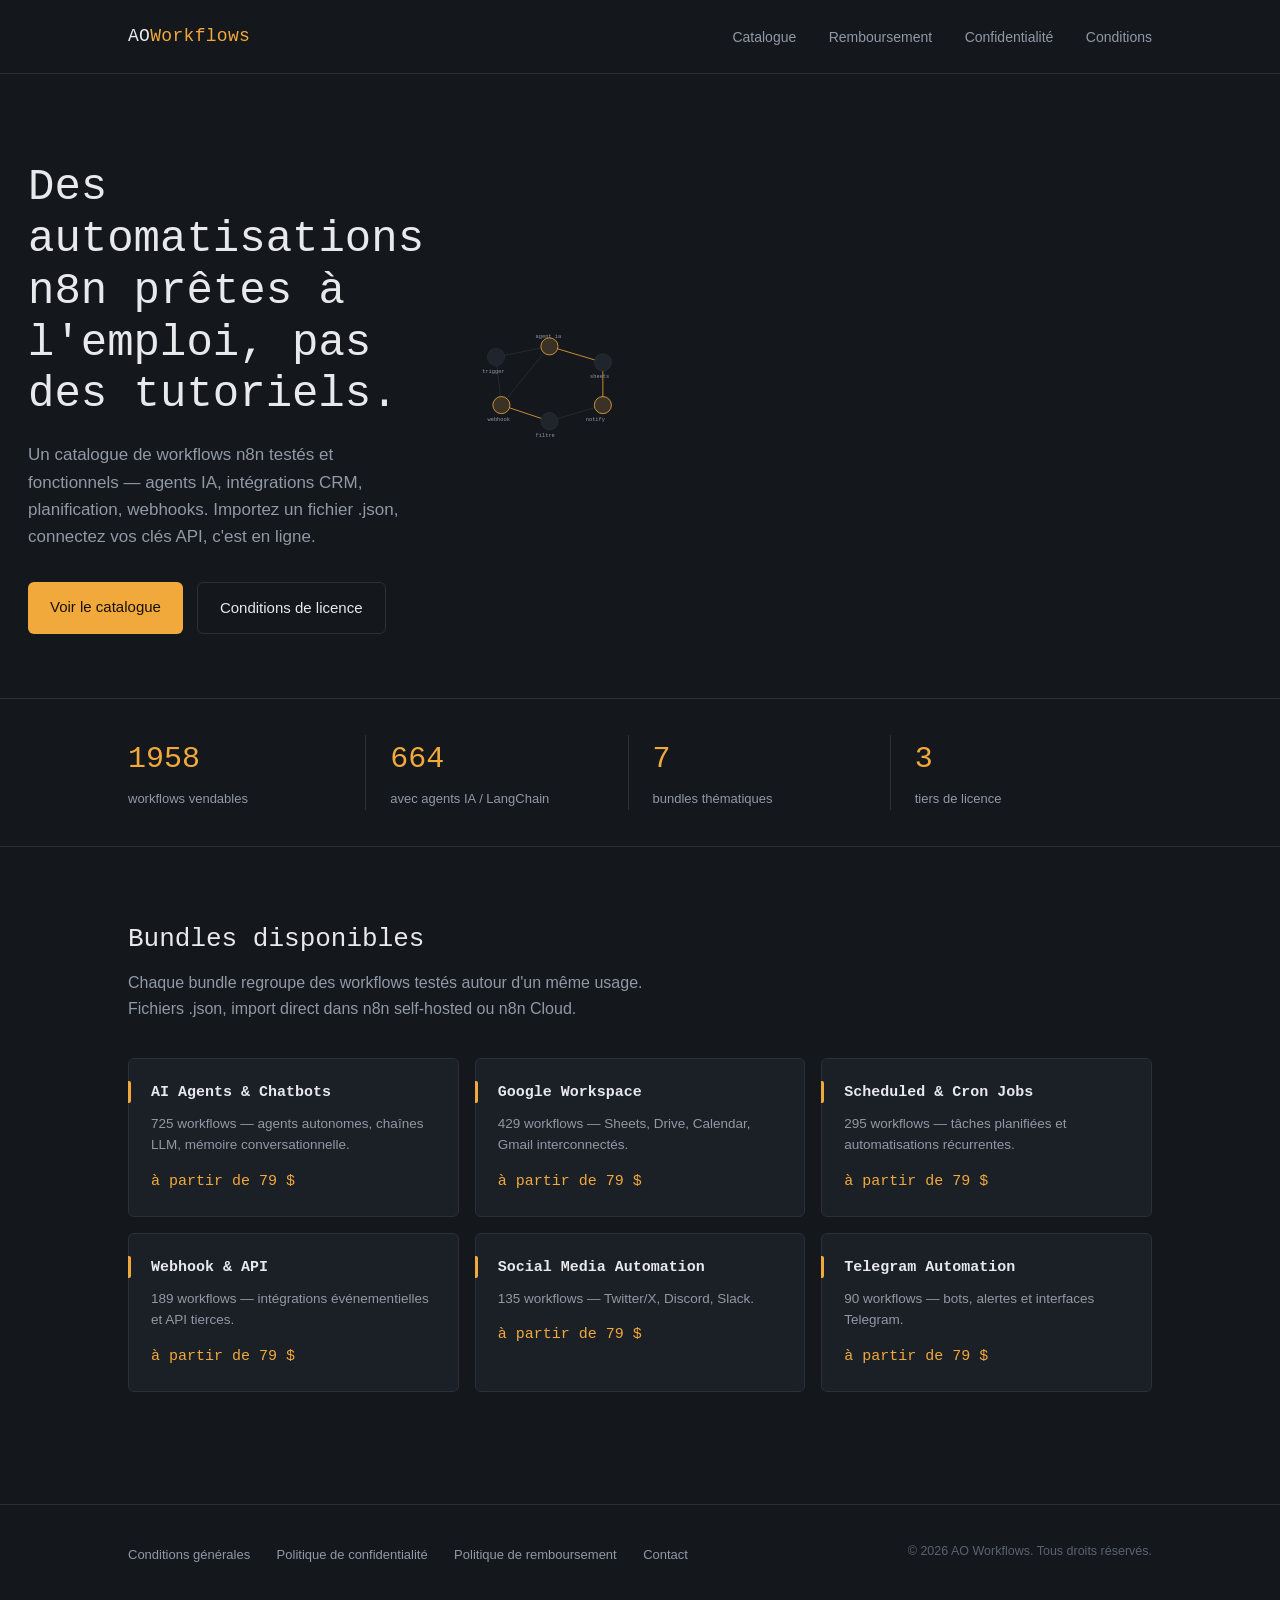
==== index.html @ 7f3d4aaa "Add files via upload" ====
<!DOCTYPE html>
<html lang="fr">
<head>
<meta charset="UTF-8">
<meta name="viewport" content="width=device-width, initial-scale=1.0">
<title>AO Workflows — Automatisations n8n prêtes à l'emploi</title>
<style>
  :root{
    --bg:#14171C;
    --panel:#1B1F26;
    --panel-2:#20242C;
    --line:#2A2F38;
    --text:#E7E9EC;
    --muted:#9199A6;
    --accent:#F2A93B;
    --accent-dim:#3A3226;
  }
  *{box-sizing:border-box;margin:0;padding:0;}
  body{
    background:var(--bg);
    color:var(--text);
    font-family:'IBM Plex Sans',-apple-system,Segoe UI,Roboto,sans-serif;
    line-height:1.6;
  }
  @font-face{font-family:'IBM Plex Sans';src:local('Segoe UI');}
  h1,h2,h3,.mono{font-family:'IBM Plex Mono','SFMono-Regular',Consolas,monospace;}
  a{color:inherit;text-decoration:none;}
  .wrap{max-width:1080px;margin:0 auto;padding:0 28px;}

  header{
    border-bottom:1px solid var(--line);
    padding:22px 0;
  }
  header .wrap{display:flex;align-items:center;justify-content:space-between;}
  .brand{font-family:'IBM Plex Mono',monospace;font-size:18px;letter-spacing:0.3px;}
  .brand span{color:var(--accent);}
  nav a{color:var(--muted);margin-left:28px;font-size:14px;transition:color .15s;}
  nav a:hover{color:var(--text);}

  .hero{
    padding:88px 0 64px;
    display:grid;
    grid-template-columns:1.1fr 0.9fr;
    gap:40px;
    align-items:center;
  }
  .hero h1{
    font-size:44px;
    line-height:1.18;
    font-weight:500;
    max-width:520px;
  }
  .hero p.lead{
    margin-top:20px;
    color:var(--muted);
    font-size:17px;
    max-width:460px;
  }
  .cta-row{margin-top:32px;display:flex;gap:14px;flex-wrap:wrap;}
  .btn{
    display:inline-block;
    padding:13px 22px;
    border-radius:6px;
    font-size:15px;
    font-weight:500;
  }
  .btn-primary{background:var(--accent);color:#171207;}
  .btn-ghost{border:1px solid var(--line);color:var(--text);}
  .btn-primary:hover{filter:brightness(1.08);}
  .btn-ghost:hover{border-color:var(--muted);}

  .graph{width:100%;height:auto;}
  .graph circle{fill:var(--panel-2);stroke:var(--line);stroke-width:1.5;}
  .graph circle.active{fill:var(--accent-dim);stroke:var(--accent);}
  .graph line{stroke:var(--line);stroke-width:1.5;}
  .graph line.on{stroke:var(--accent);}
  .graph text{fill:var(--muted);font-family:'IBM Plex Mono',monospace;font-size:10px;}

  .stats{
    border-top:1px solid var(--line);
    border-bottom:1px solid var(--line);
    padding:36px 0;
  }
  .stats .wrap{display:flex;gap:0;flex-wrap:wrap;}
  .stat{flex:1;min-width:140px;padding:0 24px;border-left:1px solid var(--line);}
  .stat:first-child{border-left:none;padding-left:0;}
  .stat .num{font-family:'IBM Plex Mono',monospace;font-size:30px;color:var(--accent);}
  .stat .label{color:var(--muted);font-size:13px;margin-top:6px;}

  section.catalog{padding:72px 0;}
  section.catalog h2{font-size:26px;font-weight:500;margin-bottom:10px;}
  section.catalog p.sub{color:var(--muted);max-width:520px;margin-bottom:36px;}

  .grid{display:grid;grid-template-columns:repeat(3,1fr);gap:16px;}
  .card{
    background:var(--panel);
    border:1px solid var(--line);
    border-radius:6px;
    padding:22px;
    position:relative;
  }
  .card::before{
    content:"";
    position:absolute;top:22px;left:-1px;
    width:3px;height:22px;
    background:var(--accent);
    border-radius:0 2px 2px 0;
  }
  .card h3{font-size:15px;font-weight:600;margin-bottom:8px;}
  .card p{color:var(--muted);font-size:13.5px;margin-bottom:14px;}
  .card .price{font-family:'IBM Plex Mono',monospace;color:var(--accent);font-size:15px;}

  footer{border-top:1px solid var(--line);padding:36px 0;margin-top:40px;}
  footer .wrap{display:flex;justify-content:space-between;flex-wrap:wrap;gap:16px;}
  footer .legal a{color:var(--muted);font-size:13px;margin-right:22px;}
  footer .legal a:hover{color:var(--text);}
  footer .copy{color:#5B6370;font-size:12.5px;}

  @media (max-width:760px){
    .hero{grid-template-columns:1fr;}
    .grid{grid-template-columns:1fr;}
    .stats .wrap{flex-direction:column;}
    .stat{border-left:none;border-top:1px solid var(--line);padding:16px 0;}
    .stat:first-child{border-top:none;}
  }
</style>
</head>
<body>

<header>
  <div class="wrap">
    <div class="brand">AO<span>Workflows</span></div>
    <nav>
      <a href="index.html#catalogue">Catalogue</a>
      <a href="refund.html">Remboursement</a>
      <a href="privacy.html">Confidentialité</a>
      <a href="terms.html">Conditions</a>
    </nav>
  </div>
</header>

<section class="hero">
  <div class="wrap" style="display:grid;grid-template-columns:1.1fr 0.9fr;gap:40px;align-items:center;">
    <div>
      <h1>Des automatisations n8n prêtes à l'emploi, pas des tutoriels.</h1>
      <p class="lead">Un catalogue de workflows n8n testés et fonctionnels — agents IA, intégrations CRM, planification, webhooks. Importez un fichier .json, connectez vos clés API, c'est en ligne.</p>
      <div class="cta-row">
        <a href="#catalogue" class="btn btn-primary">Voir le catalogue</a>
        <a href="terms.html" class="btn btn-ghost">Conditions de licence</a>
      </div>
    </div>
    <div>
      <svg class="graph" viewBox="0 0 320 260" xmlns="http://www.w3.org/2000/svg">
        <line x1="60" y1="60" x2="160" y2="40" />
        <line x1="160" y1="40" x2="260" y2="70" class="on" />
        <line x1="60" y1="60" x2="70" y2="150" />
        <line x1="70" y1="150" x2="160" y2="180" class="on" />
        <line x1="160" y1="180" x2="260" y2="150" />
        <line x1="160" y1="40" x2="70" y2="150" />
        <line x1="260" y1="70" x2="260" y2="150" class="on" />
        <circle cx="60" cy="60" r="16"/>
        <circle cx="160" cy="40" r="16" class="active"/>
        <circle cx="260" cy="70" r="16"/>
        <circle cx="70" cy="150" r="16" class="active"/>
        <circle cx="160" cy="180" r="16"/>
        <circle cx="260" cy="150" r="16" class="active"/>
        <text x="34" y="90">trigger</text>
        <text x="134" y="24">agent ia</text>
        <text x="236" y="100">sheets</text>
        <text x="44" y="180">webhook</text>
        <text x="134" y="210">filtre</text>
        <text x="228" y="180">notify</text>
      </svg>
    </div>
  </div>
</section>

<section class="stats">
  <div class="wrap">
    <div class="stat"><div class="num">1958</div><div class="label">workflows vendables</div></div>
    <div class="stat"><div class="num">664</div><div class="label">avec agents IA / LangChain</div></div>
    <div class="stat"><div class="num">7</div><div class="label">bundles thématiques</div></div>
    <div class="stat"><div class="num">3</div><div class="label">tiers de licence</div></div>
  </div>
</section>

<section class="catalog" id="catalogue">
  <div class="wrap">
    <h2>Bundles disponibles</h2>
    <p class="sub">Chaque bundle regroupe des workflows testés autour d'un même usage. Fichiers .json, import direct dans n8n self-hosted ou n8n Cloud.</p>
    <div class="grid">
      <div class="card">
        <h3>AI Agents &amp; Chatbots</h3>
        <p>725 workflows — agents autonomes, chaînes LLM, mémoire conversationnelle.</p>
        <div class="price">à partir de 79 $</div>
      </div>
      <div class="card">
        <h3>Google Workspace</h3>
        <p>429 workflows — Sheets, Drive, Calendar, Gmail interconnectés.</p>
        <div class="price">à partir de 79 $</div>
      </div>
      <div class="card">
        <h3>Scheduled &amp; Cron Jobs</h3>
        <p>295 workflows — tâches planifiées et automatisations récurrentes.</p>
        <div class="price">à partir de 79 $</div>
      </div>
      <div class="card">
        <h3>Webhook &amp; API</h3>
        <p>189 workflows — intégrations événementielles et API tierces.</p>
        <div class="price">à partir de 79 $</div>
      </div>
      <div class="card">
        <h3>Social Media Automation</h3>
        <p>135 workflows — Twitter/X, Discord, Slack.</p>
        <div class="price">à partir de 79 $</div>
      </div>
      <div class="card">
        <h3>Telegram Automation</h3>
        <p>90 workflows — bots, alertes et interfaces Telegram.</p>
        <div class="price">à partir de 79 $</div>
      </div>
    </div>
  </div>
</section>

<footer>
  <div class="wrap">
    <div class="legal">
      <a href="terms.html">Conditions générales</a>
      <a href="privacy.html">Politique de confidentialité</a>
      <a href="refund.html">Politique de remboursement</a>
      <a href="mailto:contact@aoworkflows.com">Contact</a>
    </div>
    <div class="copy">© 2026 AO Workflows. Tous droits réservés.</div>
  </div>
</footer>

</body>
</html>
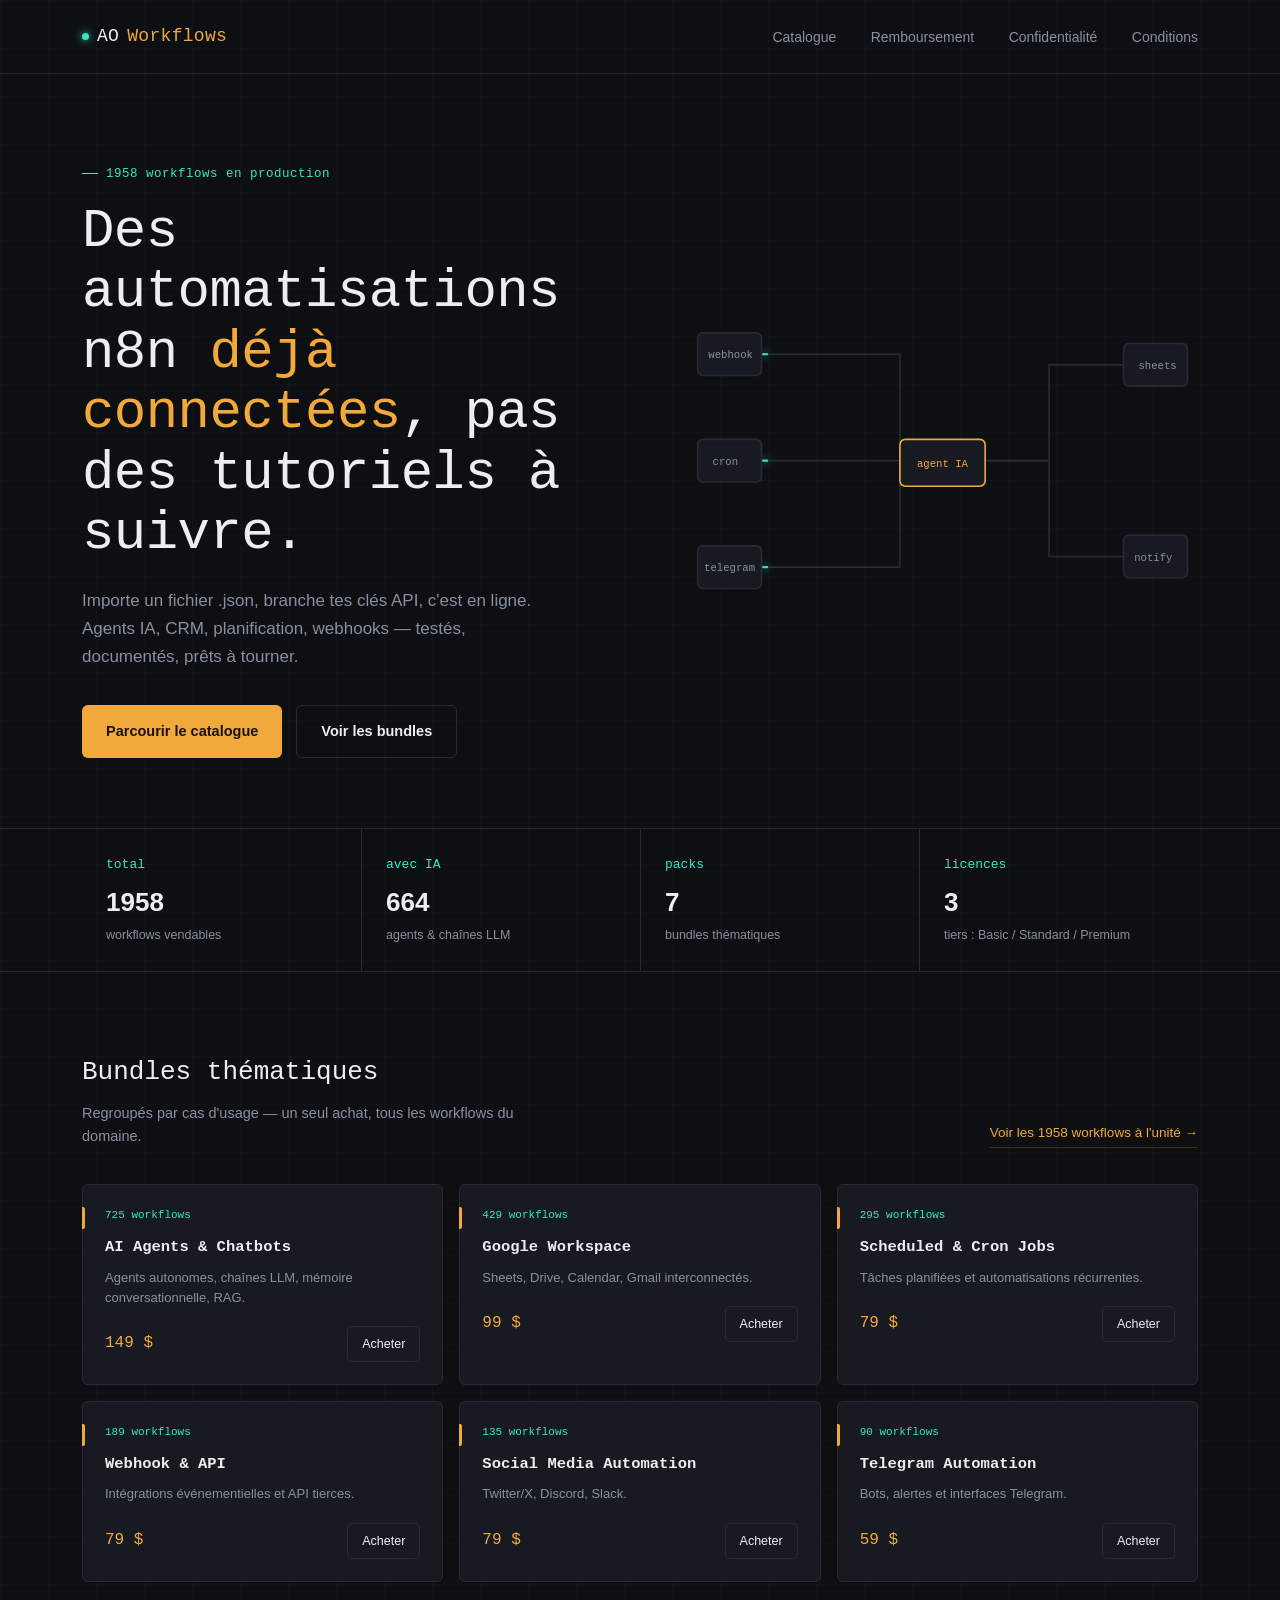
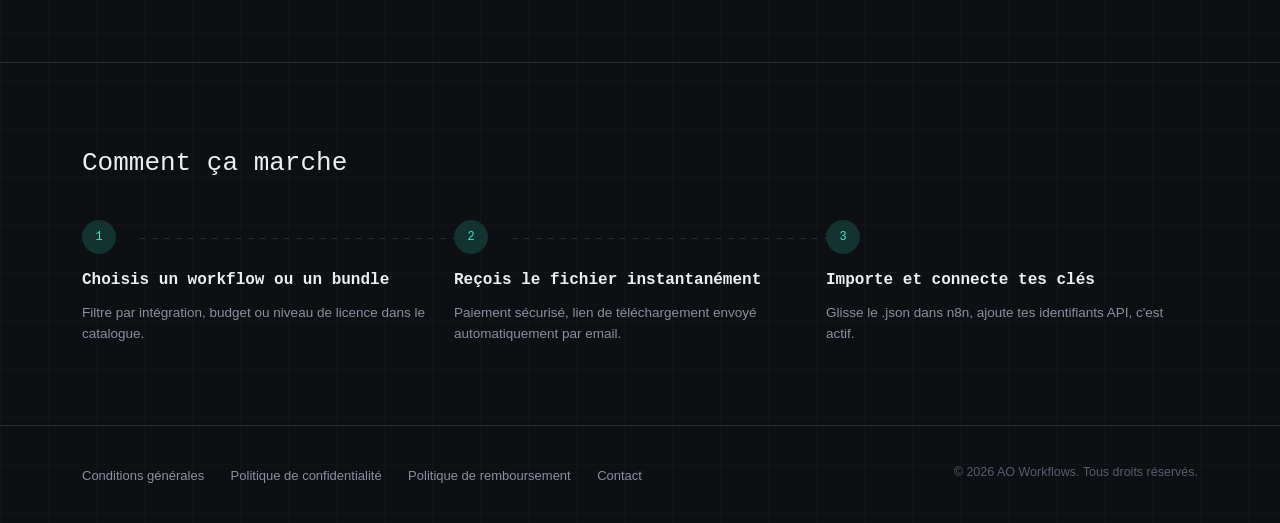
==== commit c94d3847: "Remplacer index.html par la version améliorée avec design animé et SVG diagram" ====
--- a/index.html
+++ b/index.html
@@ -6,122 +6,118 @@
 <title>AO Workflows — Automatisations n8n prêtes à l'emploi</title>
 <style>
   :root{
-    --bg:#14171C;
-    --panel:#1B1F26;
-    --panel-2:#20242C;
-    --line:#2A2F38;
-    --text:#E7E9EC;
-    --muted:#9199A6;
-    --accent:#F2A93B;
-    --accent-dim:#3A3226;
+    --bg:#0D0F13; --panel:#171A21; --panel-2:#1D212A; --line:#262B35;
+    --text:#ECEEF1; --muted:#8890A0; --dim:#565D6B;
+    --accent:#F2A93B; --accent-dim:#3A2E18;
+    --pulse:#37E6C4; --pulse-dim:#123330;
   }
   *{box-sizing:border-box;margin:0;padding:0;}
   body{
-    background:var(--bg);
-    color:var(--text);
+    background:var(--bg);color:var(--text);
     font-family:'IBM Plex Sans',-apple-system,Segoe UI,Roboto,sans-serif;
     line-height:1.6;
-  }
-  @font-face{font-family:'IBM Plex Sans';src:local('Segoe UI');}
+    background-image:
+      linear-gradient(rgba(255,255,255,.015) 1px, transparent 1px),
+      linear-gradient(90deg, rgba(255,255,255,.015) 1px, transparent 1px);
+    background-size:48px 48px;
+  }
   h1,h2,h3,.mono{font-family:'IBM Plex Mono','SFMono-Regular',Consolas,monospace;}
   a{color:inherit;text-decoration:none;}
-  .wrap{max-width:1080px;margin:0 auto;padding:0 28px;}
-
-  header{
-    border-bottom:1px solid var(--line);
-    padding:22px 0;
-  }
+  .wrap{max-width:1180px;margin:0 auto;padding:0 32px;}
+
+  header{border-bottom:1px solid var(--line);padding:22px 0;position:relative;z-index:5;}
   header .wrap{display:flex;align-items:center;justify-content:space-between;}
-  .brand{font-family:'IBM Plex Mono',monospace;font-size:18px;letter-spacing:0.3px;}
+  .brand{font-family:'IBM Plex Mono',monospace;font-size:18px;letter-spacing:.3px;display:flex;align-items:center;gap:8px;}
+  .brand .dot{width:7px;height:7px;border-radius:50%;background:var(--pulse);box-shadow:0 0 8px var(--pulse);animation:blink 2s ease-in-out infinite;}
   .brand span{color:var(--accent);}
-  nav a{color:var(--muted);margin-left:28px;font-size:14px;transition:color .15s;}
+  @keyframes blink{0%,100%{opacity:1;}50%{opacity:.3;}}
+  nav a{color:var(--muted);margin-left:30px;font-size:14px;transition:color .15s;}
   nav a:hover{color:var(--text);}
 
-  .hero{
-    padding:88px 0 64px;
-    display:grid;
-    grid-template-columns:1.1fr 0.9fr;
-    gap:40px;
-    align-items:center;
-  }
+  /* ---------- HERO ---------- */
+  .hero{padding:90px 0 70px;position:relative;overflow:hidden;}
+  .hero-grid{display:grid;grid-template-columns:1.05fr .95fr;gap:40px;align-items:center;}
+  .kicker{font-family:'IBM Plex Mono',monospace;font-size:12.5px;color:var(--pulse);letter-spacing:.04em;margin-bottom:18px;display:flex;align-items:center;gap:8px;}
+  .kicker::before{content:"";width:16px;height:1px;background:var(--pulse);}
   .hero h1{
-    font-size:44px;
-    line-height:1.18;
-    font-weight:500;
-    max-width:520px;
-  }
-  .hero p.lead{
-    margin-top:20px;
-    color:var(--muted);
-    font-size:17px;
-    max-width:460px;
-  }
-  .cta-row{margin-top:32px;display:flex;gap:14px;flex-wrap:wrap;}
-  .btn{
-    display:inline-block;
-    padding:13px 22px;
-    border-radius:6px;
-    font-size:15px;
-    font-weight:500;
-  }
+    font-size:clamp(34px,4.4vw,54px);line-height:1.12;font-weight:500;letter-spacing:-.01em;max-width:600px;
+  }
+  .hero h1 .hl{color:var(--accent);}
+  .hero p.lead{margin-top:22px;color:var(--muted);font-size:17px;max-width:460px;line-height:1.65;}
+  .cta-row{margin-top:34px;display:flex;gap:14px;flex-wrap:wrap;}
+  .btn{display:inline-flex;align-items:center;gap:8px;padding:14px 24px;border-radius:6px;font-size:14.5px;font-weight:600;}
   .btn-primary{background:var(--accent);color:#171207;}
+  .btn-primary:hover{filter:brightness(1.08);}
   .btn-ghost{border:1px solid var(--line);color:var(--text);}
-  .btn-primary:hover{filter:brightness(1.08);}
-  .btn-ghost:hover{border-color:var(--muted);}
-
-  .graph{width:100%;height:auto;}
-  .graph circle{fill:var(--panel-2);stroke:var(--line);stroke-width:1.5;}
-  .graph circle.active{fill:var(--accent-dim);stroke:var(--accent);}
-  .graph line{stroke:var(--line);stroke-width:1.5;}
-  .graph line.on{stroke:var(--accent);}
-  .graph text{fill:var(--muted);font-family:'IBM Plex Mono',monospace;font-size:10px;}
-
-  .stats{
-    border-top:1px solid var(--line);
-    border-bottom:1px solid var(--line);
-    padding:36px 0;
-  }
-  .stats .wrap{display:flex;gap:0;flex-wrap:wrap;}
-  .stat{flex:1;min-width:140px;padding:0 24px;border-left:1px solid var(--line);}
-  .stat:first-child{border-left:none;padding-left:0;}
-  .stat .num{font-family:'IBM Plex Mono',monospace;font-size:30px;color:var(--accent);}
-  .stat .label{color:var(--muted);font-size:13px;margin-top:6px;}
-
-  section.catalog{padding:72px 0;}
-  section.catalog h2{font-size:26px;font-weight:500;margin-bottom:10px;}
-  section.catalog p.sub{color:var(--muted);max-width:520px;margin-bottom:36px;}
-
-  .grid{display:grid;grid-template-columns:repeat(3,1fr);gap:16px;}
-  .card{
-    background:var(--panel);
-    border:1px solid var(--line);
-    border-radius:6px;
-    padding:22px;
-    position:relative;
-  }
-  .card::before{
-    content:"";
-    position:absolute;top:22px;left:-1px;
-    width:3px;height:22px;
-    background:var(--accent);
-    border-radius:0 2px 2px 0;
-  }
-  .card h3{font-size:15px;font-weight:600;margin-bottom:8px;}
-  .card p{color:var(--muted);font-size:13.5px;margin-bottom:14px;}
-  .card .price{font-family:'IBM Plex Mono',monospace;color:var(--accent);font-size:15px;}
-
-  footer{border-top:1px solid var(--line);padding:36px 0;margin-top:40px;}
+  .btn-ghost:hover{border-color:var(--dim);}
+
+  .diagram-wrap{position:relative;}
+  .diagram-wrap svg{width:100%;height:auto;display:block;}
+  .flow-line{stroke:var(--line);stroke-width:1.5;fill:none;}
+  .flow-pulse{stroke:var(--pulse);stroke-width:2;fill:none;stroke-dasharray:6 340;stroke-dashoffset:0;animation:flow 3.2s linear infinite;filter:drop-shadow(0 0 4px var(--pulse));}
+  .flow-pulse.delay1{animation-delay:.7s;}
+  .flow-pulse.delay2{animation-delay:1.5s;}
+  .flow-pulse.delay3{animation-delay:2.2s;}
+  @keyframes flow{to{stroke-dashoffset:-346;}}
+  .node-box{fill:var(--panel);stroke:var(--line);stroke-width:1.5;}
+  .node-box.active{stroke:var(--accent);}
+  .node-label{font-family:'IBM Plex Mono',monospace;font-size:10px;fill:var(--muted);}
+  .node-label.on{fill:var(--accent);}
+
+  /* ---------- STATS STRIP ---------- */
+  .stats{border-top:1px solid var(--line);border-bottom:1px solid var(--line);}
+  .stats .wrap{display:grid;grid-template-columns:repeat(4,1fr);}
+  .stat{padding:26px 24px;border-left:1px solid var(--line);}
+  .stat:first-child{border-left:none;}
+  .stat .n{font-family:'IBM Plex Mono',monospace;font-size:13px;color:var(--pulse);margin-bottom:6px;}
+  .stat .v{font-size:26px;font-weight:600;}
+  .stat .l{color:var(--muted);font-size:12.5px;margin-top:2px;}
+
+  /* ---------- CATALOG SECTION ---------- */
+  section.catalog{padding:80px 0;}
+  .sec-head{display:flex;justify-content:space-between;align-items:flex-end;margin-bottom:36px;gap:24px;flex-wrap:wrap;}
+  .sec-head h2{font-size:26px;font-weight:500;}
+  .sec-head p{color:var(--muted);font-size:14.5px;max-width:440px;margin-top:8px;}
+  .sec-head .see-all{font-size:13.5px;color:var(--accent);white-space:nowrap;padding-bottom:4px;border-bottom:1px solid var(--accent-dim);}
+  .sec-head .see-all:hover{border-color:var(--accent);}
+
+  .grid-bundles{display:grid;grid-template-columns:repeat(3,1fr);gap:16px;}
+  .card{background:var(--panel);border:1px solid var(--line);border-radius:6px;padding:22px;position:relative;transition:border-color .15s;}
+  .card:hover{border-color:var(--dim);}
+  .card::before{content:"";position:absolute;top:22px;left:-1px;width:3px;height:22px;background:var(--accent);border-radius:0 2px 2px 0;}
+  .card .count{font-family:'IBM Plex Mono',monospace;font-size:11px;color:var(--pulse);margin-bottom:10px;}
+  .card h3{font-size:15.5px;font-weight:600;margin-bottom:8px;}
+  .card p{color:var(--muted);font-size:13px;margin-bottom:18px;line-height:1.55;}
+  .card .foot{display:flex;justify-content:space-between;align-items:center;}
+  .card .price{font-family:'IBM Plex Mono',monospace;color:var(--accent);font-size:16px;}
+  .card .buy{font-size:12.5px;color:var(--text);border:1px solid var(--line);padding:7px 14px;border-radius:5px;}
+  .card .buy:hover{border-color:var(--accent);color:var(--accent);}
+
+  /* ---------- HOW IT WORKS ---------- */
+  section.how{padding:80px 0;border-top:1px solid var(--line);}
+  .how-grid{display:grid;grid-template-columns:repeat(3,1fr);gap:0;position:relative;}
+  .how-step{padding:0 28px 0 0;position:relative;}
+  .how-step:not(:last-child)::after{
+    content:"";position:absolute;top:18px;right:-2px;width:calc(100% - 56px);height:1px;
+    background:repeating-linear-gradient(90deg, var(--line) 0 6px, transparent 6px 12px);
+  }
+  .how-step .num{font-family:'IBM Plex Mono',monospace;font-size:12px;color:var(--pulse);border:1px solid var(--pulse-dim);background:var(--pulse-dim);width:34px;height:34px;border-radius:50%;display:flex;align-items:center;justify-content:center;margin-bottom:14px;}
+  .how-step h3{font-size:16px;font-weight:600;margin-bottom:8px;}
+  .how-step p{color:var(--muted);font-size:13.5px;line-height:1.6;}
+
+  footer{border-top:1px solid var(--line);padding:36px 0;}
   footer .wrap{display:flex;justify-content:space-between;flex-wrap:wrap;gap:16px;}
   footer .legal a{color:var(--muted);font-size:13px;margin-right:22px;}
   footer .legal a:hover{color:var(--text);}
-  footer .copy{color:#5B6370;font-size:12.5px;}
-
-  @media (max-width:760px){
-    .hero{grid-template-columns:1fr;}
-    .grid{grid-template-columns:1fr;}
-    .stats .wrap{flex-direction:column;}
-    .stat{border-left:none;border-top:1px solid var(--line);padding:16px 0;}
-    .stat:first-child{border-top:none;}
+  footer .copy{color:var(--dim);font-size:12.5px;}
+
+  @media (max-width:860px){
+    .hero-grid{grid-template-columns:1fr;}
+    .stats .wrap{grid-template-columns:repeat(2,1fr);}
+    .stat:nth-child(3){border-left:none;}
+    .grid-bundles{grid-template-columns:1fr;}
+    .how-grid{grid-template-columns:1fr;gap:32px;}
+    .how-step:not(:last-child)::after{display:none;}
   }
 </style>
 </head>
@@ -129,9 +125,9 @@
 
 <header>
   <div class="wrap">
-    <div class="brand">AO<span>Workflows</span></div>
+    <div class="brand"><span class="dot"></span>AO<span>Workflows</span></div>
     <nav>
-      <a href="index.html#catalogue">Catalogue</a>
+      <a href="catalogue.html">Catalogue</a>
       <a href="refund.html">Remboursement</a>
       <a href="privacy.html">Confidentialité</a>
       <a href="terms.html">Conditions</a>
@@ -140,36 +136,43 @@
 </header>
 
 <section class="hero">
-  <div class="wrap" style="display:grid;grid-template-columns:1.1fr 0.9fr;gap:40px;align-items:center;">
+  <div class="wrap hero-grid">
     <div>
-      <h1>Des automatisations n8n prêtes à l'emploi, pas des tutoriels.</h1>
-      <p class="lead">Un catalogue de workflows n8n testés et fonctionnels — agents IA, intégrations CRM, planification, webhooks. Importez un fichier .json, connectez vos clés API, c'est en ligne.</p>
+      <div class="kicker">1958 workflows en production</div>
+      <h1>Des automatisations n8n <span class="hl">déjà connectées</span>, pas des tutoriels à suivre.</h1>
+      <p class="lead">Importe un fichier .json, branche tes clés API, c'est en ligne. Agents IA, CRM, planification, webhooks — testés, documentés, prêts à tourner.</p>
       <div class="cta-row">
-        <a href="#catalogue" class="btn btn-primary">Voir le catalogue</a>
-        <a href="terms.html" class="btn btn-ghost">Conditions de licence</a>
-      </div>
-    </div>
-    <div>
-      <svg class="graph" viewBox="0 0 320 260" xmlns="http://www.w3.org/2000/svg">
-        <line x1="60" y1="60" x2="160" y2="40" />
-        <line x1="160" y1="40" x2="260" y2="70" class="on" />
-        <line x1="60" y1="60" x2="70" y2="150" />
-        <line x1="70" y1="150" x2="160" y2="180" class="on" />
-        <line x1="160" y1="180" x2="260" y2="150" />
-        <line x1="160" y1="40" x2="70" y2="150" />
-        <line x1="260" y1="70" x2="260" y2="150" class="on" />
-        <circle cx="60" cy="60" r="16"/>
-        <circle cx="160" cy="40" r="16" class="active"/>
-        <circle cx="260" cy="70" r="16"/>
-        <circle cx="70" cy="150" r="16" class="active"/>
-        <circle cx="160" cy="180" r="16"/>
-        <circle cx="260" cy="150" r="16" class="active"/>
-        <text x="34" y="90">trigger</text>
-        <text x="134" y="24">agent ia</text>
-        <text x="236" y="100">sheets</text>
-        <text x="44" y="180">webhook</text>
-        <text x="134" y="210">filtre</text>
-        <text x="228" y="180">notify</text>
+        <a href="catalogue.html" class="btn btn-primary">Parcourir le catalogue</a>
+        <a href="#bundles" class="btn btn-ghost">Voir les bundles</a>
+      </div>
+    </div>
+    <div class="diagram-wrap">
+      <svg viewBox="0 0 480 360" xmlns="http://www.w3.org/2000/svg">
+        <path class="flow-line" d="M70,80 L200,80 L200,180"/>
+        <path class="flow-pulse" d="M70,80 L200,80 L200,180"/>
+        <path class="flow-line" d="M70,180 L140,180 L200,180"/>
+        <path class="flow-pulse delay1" d="M70,180 L140,180 L200,180"/>
+        <path class="flow-line" d="M70,280 L200,280 L200,180"/>
+        <path class="flow-pulse delay2" d="M70,280 L200,280 L200,180"/>
+        <path class="flow-line" d="M240,180 L340,180 L340,90 L410,90"/>
+        <path class="flow-pulse delay1" d="M240,180 L340,180 L340,90 L410,90"/>
+        <path class="flow-line" d="M240,180 L340,180 L340,270 L410,270"/>
+        <path class="flow-pulse delay3" d="M240,180 L340,180 L340,270 L410,270"/>
+
+        <rect class="node-box" x="10" y="60" width="60" height="40" rx="5"/>
+        <text class="node-label" x="20" y="84">webhook</text>
+        <rect class="node-box" x="10" y="160" width="60" height="40" rx="5"/>
+        <text class="node-label" x="24" y="184">cron</text>
+        <rect class="node-box" x="10" y="260" width="60" height="40" rx="5"/>
+        <text class="node-label" x="16" y="284">telegram</text>
+
+        <rect class="node-box active" x="200" y="160" width="80" height="44" rx="5"/>
+        <text class="node-label on" x="216" y="186">agent IA</text>
+
+        <rect class="node-box" x="410" y="70" width="60" height="40" rx="5"/>
+        <text class="node-label" x="424" y="94">sheets</text>
+        <rect class="node-box" x="410" y="250" width="60" height="40" rx="5"/>
+        <text class="node-label" x="420" y="274">notify</text>
       </svg>
     </div>
   </div>
@@ -177,47 +180,81 @@
 
 <section class="stats">
   <div class="wrap">
-    <div class="stat"><div class="num">1958</div><div class="label">workflows vendables</div></div>
-    <div class="stat"><div class="num">664</div><div class="label">avec agents IA / LangChain</div></div>
-    <div class="stat"><div class="num">7</div><div class="label">bundles thématiques</div></div>
-    <div class="stat"><div class="num">3</div><div class="label">tiers de licence</div></div>
-  </div>
-</section>
-
-<section class="catalog" id="catalogue">
-  <div class="wrap">
-    <h2>Bundles disponibles</h2>
-    <p class="sub">Chaque bundle regroupe des workflows testés autour d'un même usage. Fichiers .json, import direct dans n8n self-hosted ou n8n Cloud.</p>
-    <div class="grid">
-      <div class="card">
-        <h3>AI Agents &amp; Chatbots</h3>
-        <p>725 workflows — agents autonomes, chaînes LLM, mémoire conversationnelle.</p>
-        <div class="price">à partir de 79 $</div>
-      </div>
-      <div class="card">
+    <div class="stat"><div class="n">total</div><div class="v">1958</div><div class="l">workflows vendables</div></div>
+    <div class="stat"><div class="n">avec IA</div><div class="v">664</div><div class="l">agents & chaînes LLM</div></div>
+    <div class="stat"><div class="n">packs</div><div class="v">7</div><div class="l">bundles thématiques</div></div>
+    <div class="stat"><div class="n">licences</div><div class="v">3</div><div class="l">tiers : Basic / Standard / Premium</div></div>
+  </div>
+</section>
+
+<section class="catalog" id="bundles">
+  <div class="wrap">
+    <div class="sec-head">
+      <div>
+        <h2>Bundles thématiques</h2>
+        <p>Regroupés par cas d'usage — un seul achat, tous les workflows du domaine.</p>
+      </div>
+      <a href="catalogue.html" class="see-all">Voir les 1958 workflows à l'unité →</a>
+    </div>
+    <div class="grid-bundles">
+      <div class="card">
+        <div class="count">725 workflows</div>
+        <h3>AI Agents & Chatbots</h3>
+        <p>Agents autonomes, chaînes LLM, mémoire conversationnelle, RAG.</p>
+        <div class="foot"><span class="price">149 $</span><a class="buy" href="#">Acheter</a></div>
+      </div>
+      <div class="card">
+        <div class="count">429 workflows</div>
         <h3>Google Workspace</h3>
-        <p>429 workflows — Sheets, Drive, Calendar, Gmail interconnectés.</p>
-        <div class="price">à partir de 79 $</div>
-      </div>
-      <div class="card">
-        <h3>Scheduled &amp; Cron Jobs</h3>
-        <p>295 workflows — tâches planifiées et automatisations récurrentes.</p>
-        <div class="price">à partir de 79 $</div>
-      </div>
-      <div class="card">
-        <h3>Webhook &amp; API</h3>
-        <p>189 workflows — intégrations événementielles et API tierces.</p>
-        <div class="price">à partir de 79 $</div>
-      </div>
-      <div class="card">
+        <p>Sheets, Drive, Calendar, Gmail interconnectés.</p>
+        <div class="foot"><span class="price">99 $</span><a class="buy" href="#">Acheter</a></div>
+      </div>
+      <div class="card">
+        <div class="count">295 workflows</div>
+        <h3>Scheduled & Cron Jobs</h3>
+        <p>Tâches planifiées et automatisations récurrentes.</p>
+        <div class="foot"><span class="price">79 $</span><a class="buy" href="#">Acheter</a></div>
+      </div>
+      <div class="card">
+        <div class="count">189 workflows</div>
+        <h3>Webhook & API</h3>
+        <p>Intégrations événementielles et API tierces.</p>
+        <div class="foot"><span class="price">79 $</span><a class="buy" href="#">Acheter</a></div>
+      </div>
+      <div class="card">
+        <div class="count">135 workflows</div>
         <h3>Social Media Automation</h3>
-        <p>135 workflows — Twitter/X, Discord, Slack.</p>
-        <div class="price">à partir de 79 $</div>
-      </div>
-      <div class="card">
+        <p>Twitter/X, Discord, Slack.</p>
+        <div class="foot"><span class="price">79 $</span><a class="buy" href="#">Acheter</a></div>
+      </div>
+      <div class="card">
+        <div class="count">90 workflows</div>
         <h3>Telegram Automation</h3>
-        <p>90 workflows — bots, alertes et interfaces Telegram.</p>
-        <div class="price">à partir de 79 $</div>
+        <p>Bots, alertes et interfaces Telegram.</p>
+        <div class="foot"><span class="price">59 $</span><a class="buy" href="#">Acheter</a></div>
+      </div>
+    </div>
+  </div>
+</section>
+
+<section class="how">
+  <div class="wrap">
+    <div class="sec-head"><div><h2>Comment ça marche</h2></div></div>
+    <div class="how-grid">
+      <div class="how-step">
+        <div class="num">1</div>
+        <h3>Choisis un workflow ou un bundle</h3>
+        <p>Filtre par intégration, budget ou niveau de licence dans le catalogue.</p>
+      </div>
+      <div class="how-step">
+        <div class="num">2</div>
+        <h3>Reçois le fichier instantanément</h3>
+        <p>Paiement sécurisé, lien de téléchargement envoyé automatiquement par email.</p>
+      </div>
+      <div class="how-step">
+        <div class="num">3</div>
+        <h3>Importe et connecte tes clés</h3>
+        <p>Glisse le .json dans n8n, ajoute tes identifiants API, c'est actif.</p>
       </div>
     </div>
   </div>
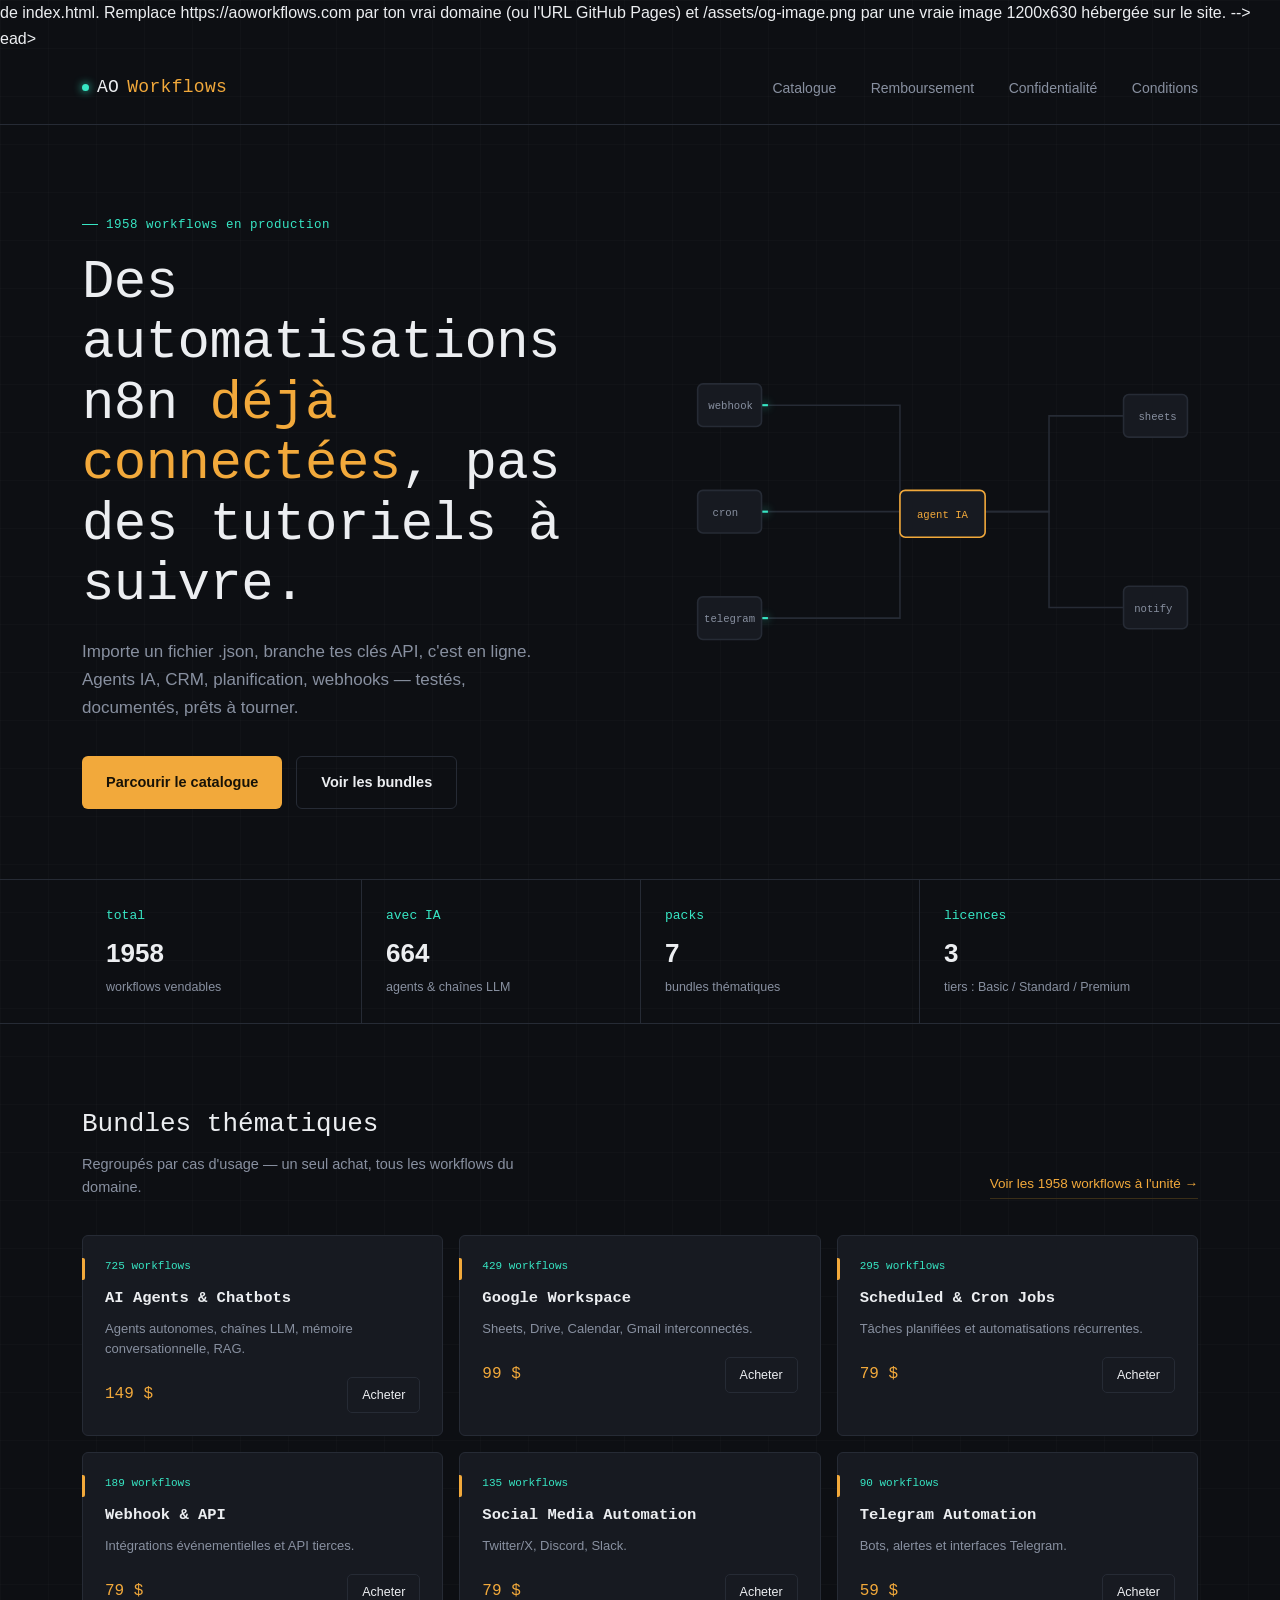
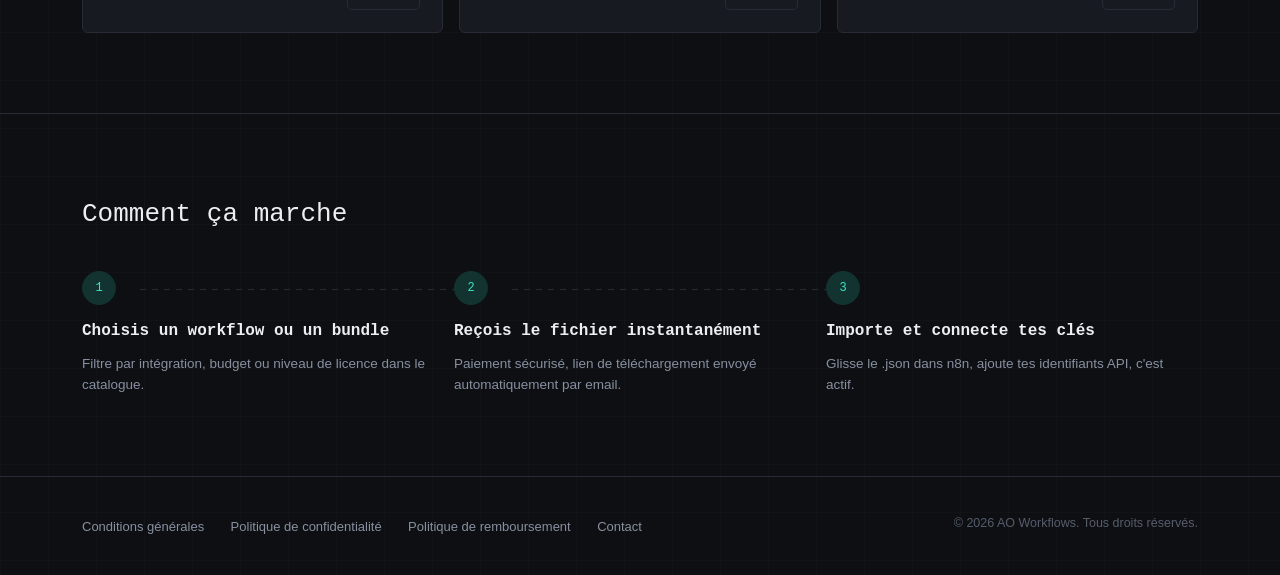
==== commit f675c010: "Enhance index.html with metadata and structured data Added Open Graph and Twitter Card metadata, alo" ====
--- a/index.html
+++ b/index.html
@@ -1,6 +1,79 @@
 <!DOCTYPE html>
 <html lang="fr">
-<head>
+<h<!--
+  À insérer/fusionner dans le <head> de index.html.
+  Remplace https://aoworkflows.com par ton vrai domaine (ou l'URL GitHub Pages)
+  et /assets/og-image.png par une vraie image 1200x630 hébergée sur le site.
+-->
+
+<!-- Titre + description uniques -->
+<title>AO Workflows — Automatisations n8n prêtes à l'emploi</title>
+<meta name="description" content="Catalogue de 1958 workflows n8n testés : agents IA, Google Workspace, webhooks, planification. Import direct, licence Basic à Agence, livraison immédiate.">
+<link rel="canonical" href="https://aoworkflows.com/index.html">
+
+<!-- Open Graph (Facebook, LinkedIn, Slack…) -->
+<meta property="og:type" content="website">
+<meta property="og:site_name" content="AO Workflows">
+<meta property="og:title" content="AO Workflows — Automatisations n8n prêtes à l'emploi">
+<meta property="og:description" content="1958 workflows n8n testés et fonctionnels — agents IA, CRM, planification, webhooks. Importez un .json, connectez vos clés API, c'est en ligne.">
+<meta property="og:image" content="https://aoworkflows.com/assets/og-image.png">
+<meta property="og:url" content="https://aoworkflows.com/index.html">
+<meta property="og:locale" content="fr_FR">
+
+<!-- Twitter Card -->
+<meta name="twitter:card" content="summary_large_image">
+<meta name="twitter:title" content="AO Workflows — Automatisations n8n prêtes à l'emploi">
+<meta name="twitter:description" content="1958 workflows n8n testés — agents IA, Google Workspace, webhooks, planification. Import direct dans n8n.">
+<meta name="twitter:image" content="https://aoworkflows.com/assets/og-image.png">
+
+<!-- JSON-LD : identité de l'organisation -->
+<script type="application/ld+json">
+{
+  "@context": "https://schema.org",
+  "@type": "Organization",
+  "name": "AO Workflows",
+  "url": "https://aoworkflows.com/",
+  "logo": "https://aoworkflows.com/assets/logo.png",
+  "email": "contact@aoworkflows.com",
+  "sameAs": []
+}
+</script>
+
+<!-- JSON-LD : les bundles comme produits (adapte les prix/URLs réels) -->
+<script type="application/ld+json">
+{
+  "@context": "https://schema.org",
+  "@type": "ItemList",
+  "itemListElement": [
+    {
+      "@type": "Product",
+      "position": 1,
+      "name": "AI Agents & Chatbots — Bundle n8n",
+      "description": "725 workflows n8n : agents autonomes, chaînes LLM, mémoire conversationnelle.",
+      "offers": {
+        "@type": "Offer",
+        "priceCurrency": "USD",
+        "price": "79",
+        "availability": "https://schema.org/InStock",
+        "url": "https://aoworkflows.com/catalogue.html?category=AI+Agents+%26+Chatbots"
+      }
+    },
+    {
+      "@type": "Product",
+      "position": 2,
+      "name": "Google Workspace — Bundle n8n",
+      "description": "429 workflows n8n : Sheets, Drive, Calendar, Gmail interconnectés.",
+      "offers": {
+        "@type": "Offer",
+        "priceCurrency": "USD",
+        "price": "79",
+        "availability": "https://schema.org/InStock",
+        "url": "https://aoworkflows.com/catalogue.html?category=Google+Workspace"
+      }
+    }
+  ]
+}
+</script>ead>
 <meta charset="UTF-8">
 <meta name="viewport" content="width=device-width, initial-scale=1.0">
 <title>AO Workflows — Automatisations n8n prêtes à l'emploi</title>
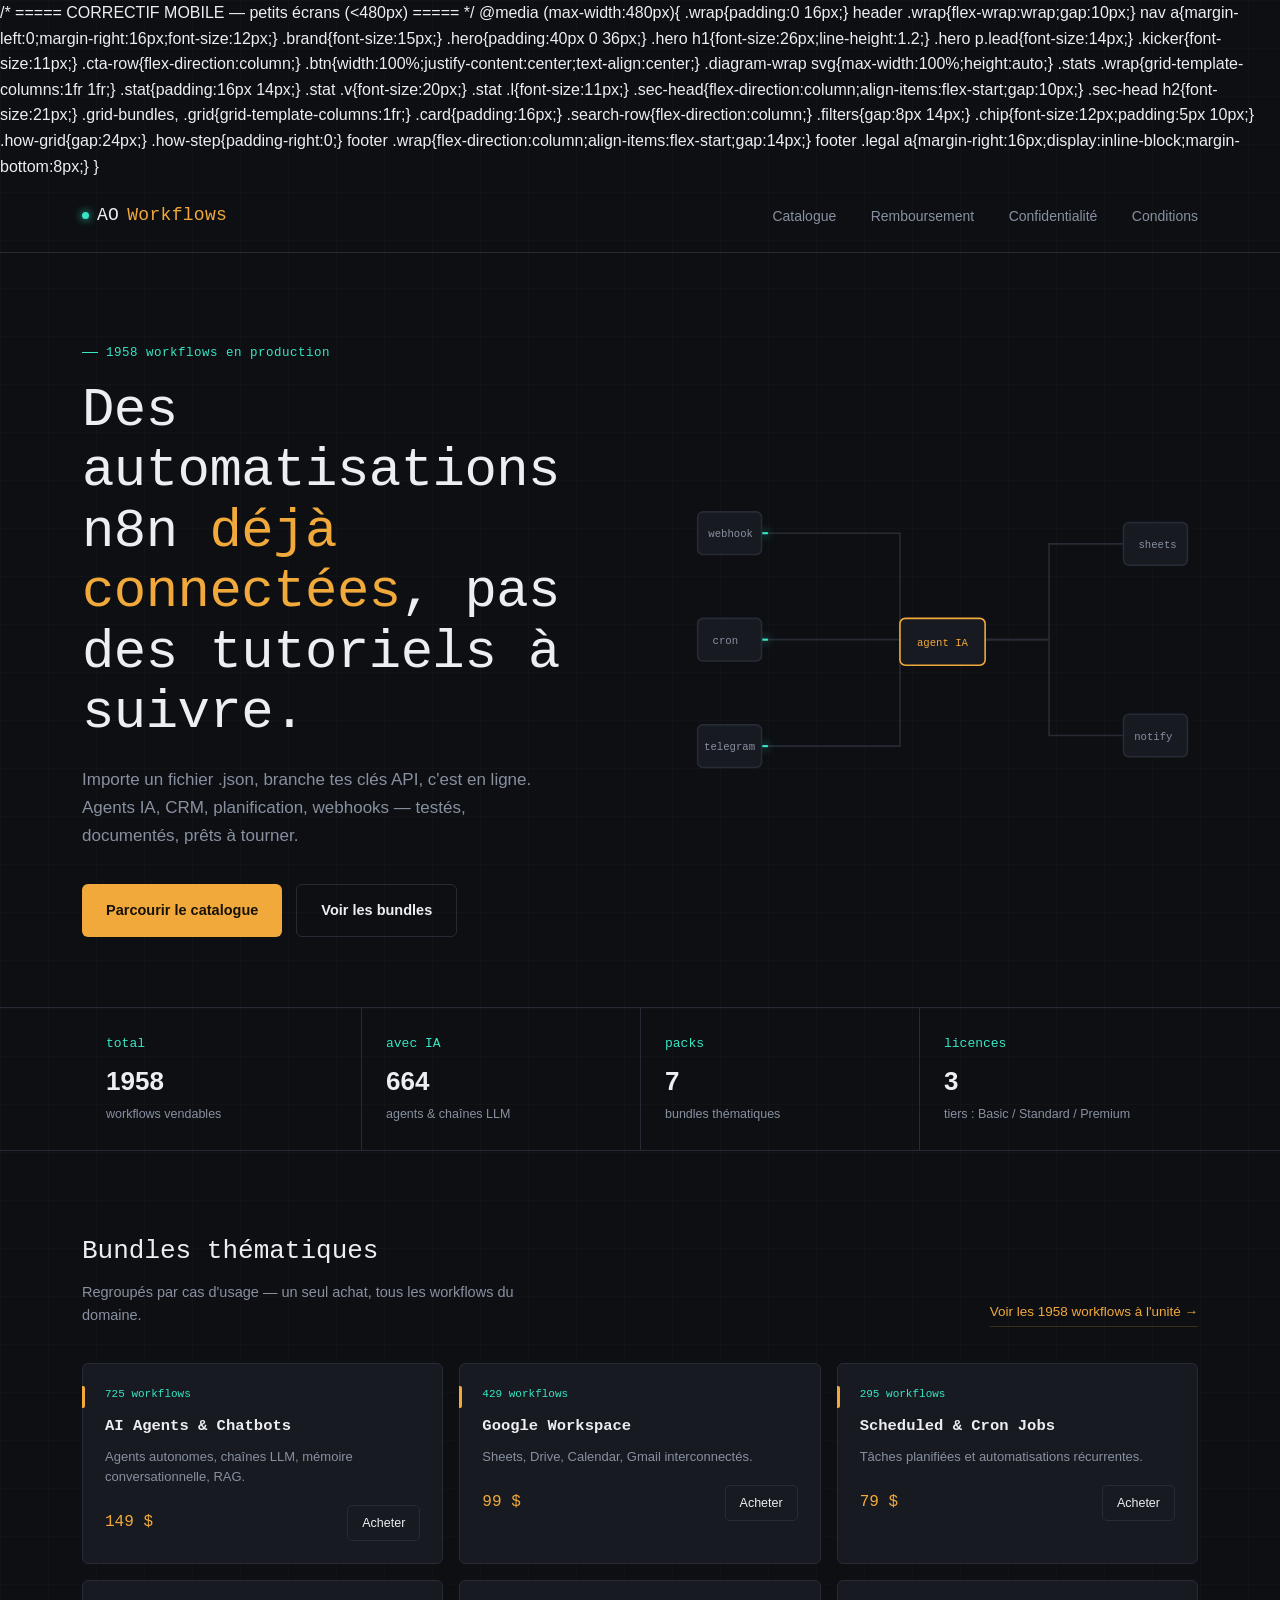
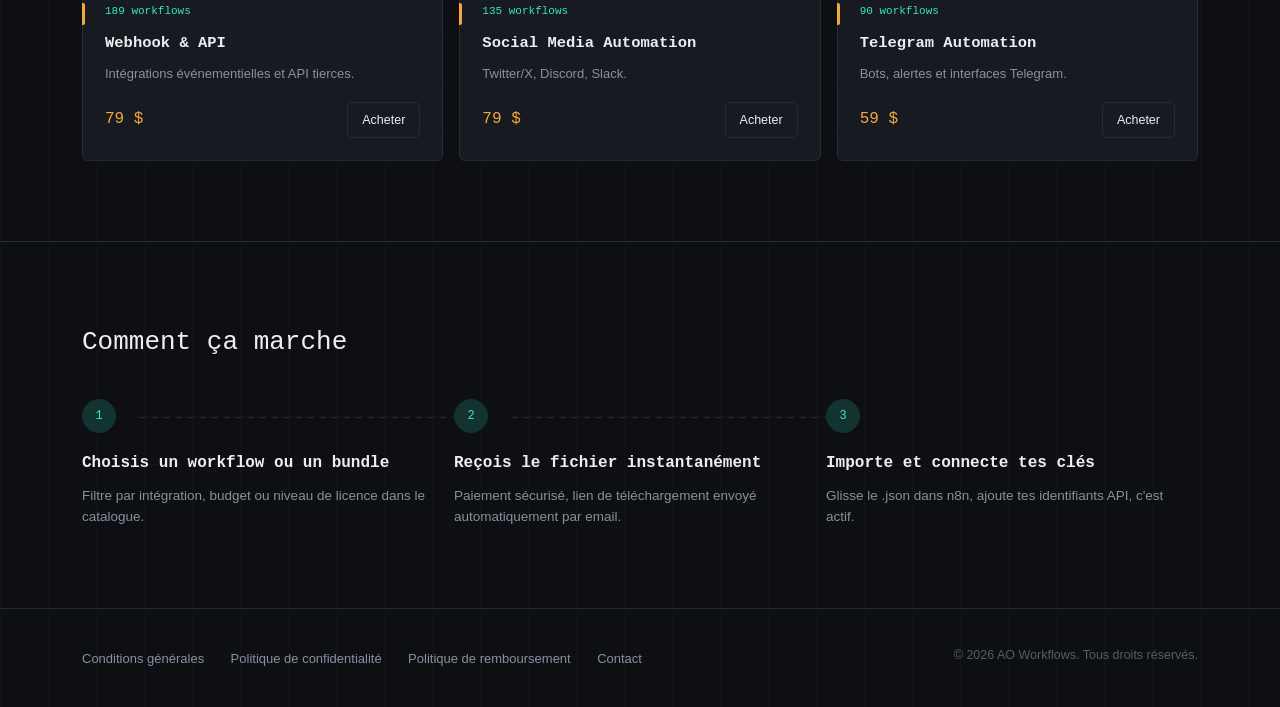
==== commit e4e3601a: "Refactor index.html for mobile responsiveness Removed commented sections and added mobile styles for" ====
--- a/index.html
+++ b/index.html
@@ -1,83 +1,47 @@
 <!DOCTYPE html>
 <html lang="fr">
-<h<!--
-  À insérer/fusionner dans le <head> de index.html.
-  Remplace https://aoworkflows.com par ton vrai domaine (ou l'URL GitHub Pages)
-  et /assets/og-image.png par une vraie image 1200x630 hébergée sur le site.
--->
-
-<!-- Titre + description uniques -->
-<title>AO Workflows — Automatisations n8n prêtes à l'emploi</title>
-<meta name="description" content="Catalogue de 1958 workflows n8n testés : agents IA, Google Workspace, webhooks, planification. Import direct, licence Basic à Agence, livraison immédiate.">
-<link rel="canonical" href="https://aoworkflows.com/index.html">
-
-<!-- Open Graph (Facebook, LinkedIn, Slack…) -->
-<meta property="og:type" content="website">
-<meta property="og:site_name" content="AO Workflows">
-<meta property="og:title" content="AO Workflows — Automatisations n8n prêtes à l'emploi">
-<meta property="og:description" content="1958 workflows n8n testés et fonctionnels — agents IA, CRM, planification, webhooks. Importez un .json, connectez vos clés API, c'est en ligne.">
-<meta property="og:image" content="https://aoworkflows.com/assets/og-image.png">
-<meta property="og:url" content="https://aoworkflows.com/index.html">
-<meta property="og:locale" content="fr_FR">
-
-<!-- Twitter Card -->
-<meta name="twitter:card" content="summary_large_image">
-<meta name="twitter:title" content="AO Workflows — Automatisations n8n prêtes à l'emploi">
-<meta name="twitter:description" content="1958 workflows n8n testés — agents IA, Google Workspace, webhooks, planification. Import direct dans n8n.">
-<meta name="twitter:image" content="https://aoworkflows.com/assets/og-image.png">
-
-<!-- JSON-LD : identité de l'organisation -->
-<script type="application/ld+json">
-{
-  "@context": "https://schema.org",
-  "@type": "Organization",
-  "name": "AO Workflows",
-  "url": "https://aoworkflows.com/",
-  "logo": "https://aoworkflows.com/assets/logo.png",
-  "email": "contact@aoworkflows.com",
-  "sameAs": []
-}
-</script>
-
-<!-- JSON-LD : les bundles comme produits (adapte les prix/URLs réels) -->
-<script type="application/ld+json">
-{
-  "@context": "https://schema.org",
-  "@type": "ItemList",
-  "itemListElement": [
-    {
-      "@type": "Product",
-      "position": 1,
-      "name": "AI Agents & Chatbots — Bundle n8n",
-      "description": "725 workflows n8n : agents autonomes, chaînes LLM, mémoire conversationnelle.",
-      "offers": {
-        "@type": "Offer",
-        "priceCurrency": "USD",
-        "price": "79",
-        "availability": "https://schema.org/InStock",
-        "url": "https://aoworkflows.com/catalogue.html?category=AI+Agents+%26+Chatbots"
-      }
-    },
-    {
-      "@type": "Product",
-      "position": 2,
-      "name": "Google Workspace — Bundle n8n",
-      "description": "429 workflows n8n : Sheets, Drive, Calendar, Gmail interconnectés.",
-      "offers": {
-        "@type": "Offer",
-        "priceCurrency": "USD",
-        "price": "79",
-        "availability": "https://schema.org/InStock",
-        "url": "https://aoworkflows.com/catalogue.html?category=Google+Workspace"
-      }
-    }
-  ]
-}
-</script>ead>
+<head>
 <meta charset="UTF-8">
 <meta name="viewport" content="width=device-width, initial-scale=1.0">
 <title>AO Workflows — Automatisations n8n prêtes à l'emploi</title>
-<style>
+/* ===== CORRECTIF MOBILE — petits écrans (<480px) ===== */
+@media (max-width:480px){
+  .wrap{padding:0 16px;}
+
+  header .wrap{flex-wrap:wrap;gap:10px;}
+  nav a{margin-left:0;margin-right:16px;font-size:12px;}
+  .brand{font-size:15px;}
+
+  .hero{padding:40px 0 36px;}
+  .hero h1{font-size:26px;line-height:1.2;}
+  .hero p.lead{font-size:14px;}
+  .kicker{font-size:11px;}
+  .cta-row{flex-direction:column;}
+  .btn{width:100%;justify-content:center;text-align:center;}
+
+  .diagram-wrap svg{max-width:100%;height:auto;}
+
+  .stats .wrap{grid-template-columns:1fr 1fr;}
+  .stat{padding:16px 14px;}
+  .stat .v{font-size:20px;}
+  .stat .l{font-size:11px;}
+
+  .sec-head{flex-direction:column;align-items:flex-start;gap:10px;}
+  .sec-head h2{font-size:21px;}
+
+  .grid-bundles, .grid{grid-template-columns:1fr;}
+  .card{padding:16px;}
+
+  .search-row{flex-direction:column;}
+  .filters{gap:8px 14px;}
+  .chip{font-size:12px;padding:5px 10px;}
+
+  .how-grid{gap:24px;}
+  .how-step{padding-right:0;}
+
+  footer .wrap{flex-direction:column;align-items:flex-start;gap:14px;}
+  footer .legal a{margin-right:16px;display:inline-block;margin-bottom:8px;}
+}<style>
   :root{
     --bg:#0D0F13; --panel:#171A21; --panel-2:#1D212A; --line:#262B35;
     --text:#ECEEF1; --muted:#8890A0; --dim:#565D6B;
@@ -174,7 +138,7 @@
     content:"";position:absolute;top:18px;right:-2px;width:calc(100% - 56px);height:1px;
     background:repeating-linear-gradient(90deg, var(--line) 0 6px, transparent 6px 12px);
   }
-  .how-step .num{font-family:'IBM Plex Mono',monospace;font-size:12px;color:var(--pulse);border:1px solid var(--pulse-dim);background:var(--pulse-dim);width:34px;height:34px;border-radius:50%;display:flex;align-items:center;justify-content:center;margin-bottom:14px;}
+  .how-step .num{font-family:'IBM Plex Mono',monospace;font-size:12px;color:var(--pulse);border:1px solid var(--pulse-dim);background:var(--pulse-dim);width:34px;height:34px;border-radius:50%;display:flex;align-items:center;justify-content:center;margin-bottom:18px;}
   .how-step h3{font-size:16px;font-weight:600;margin-bottom:8px;}
   .how-step p{color:var(--muted);font-size:13.5px;line-height:1.6;}
 
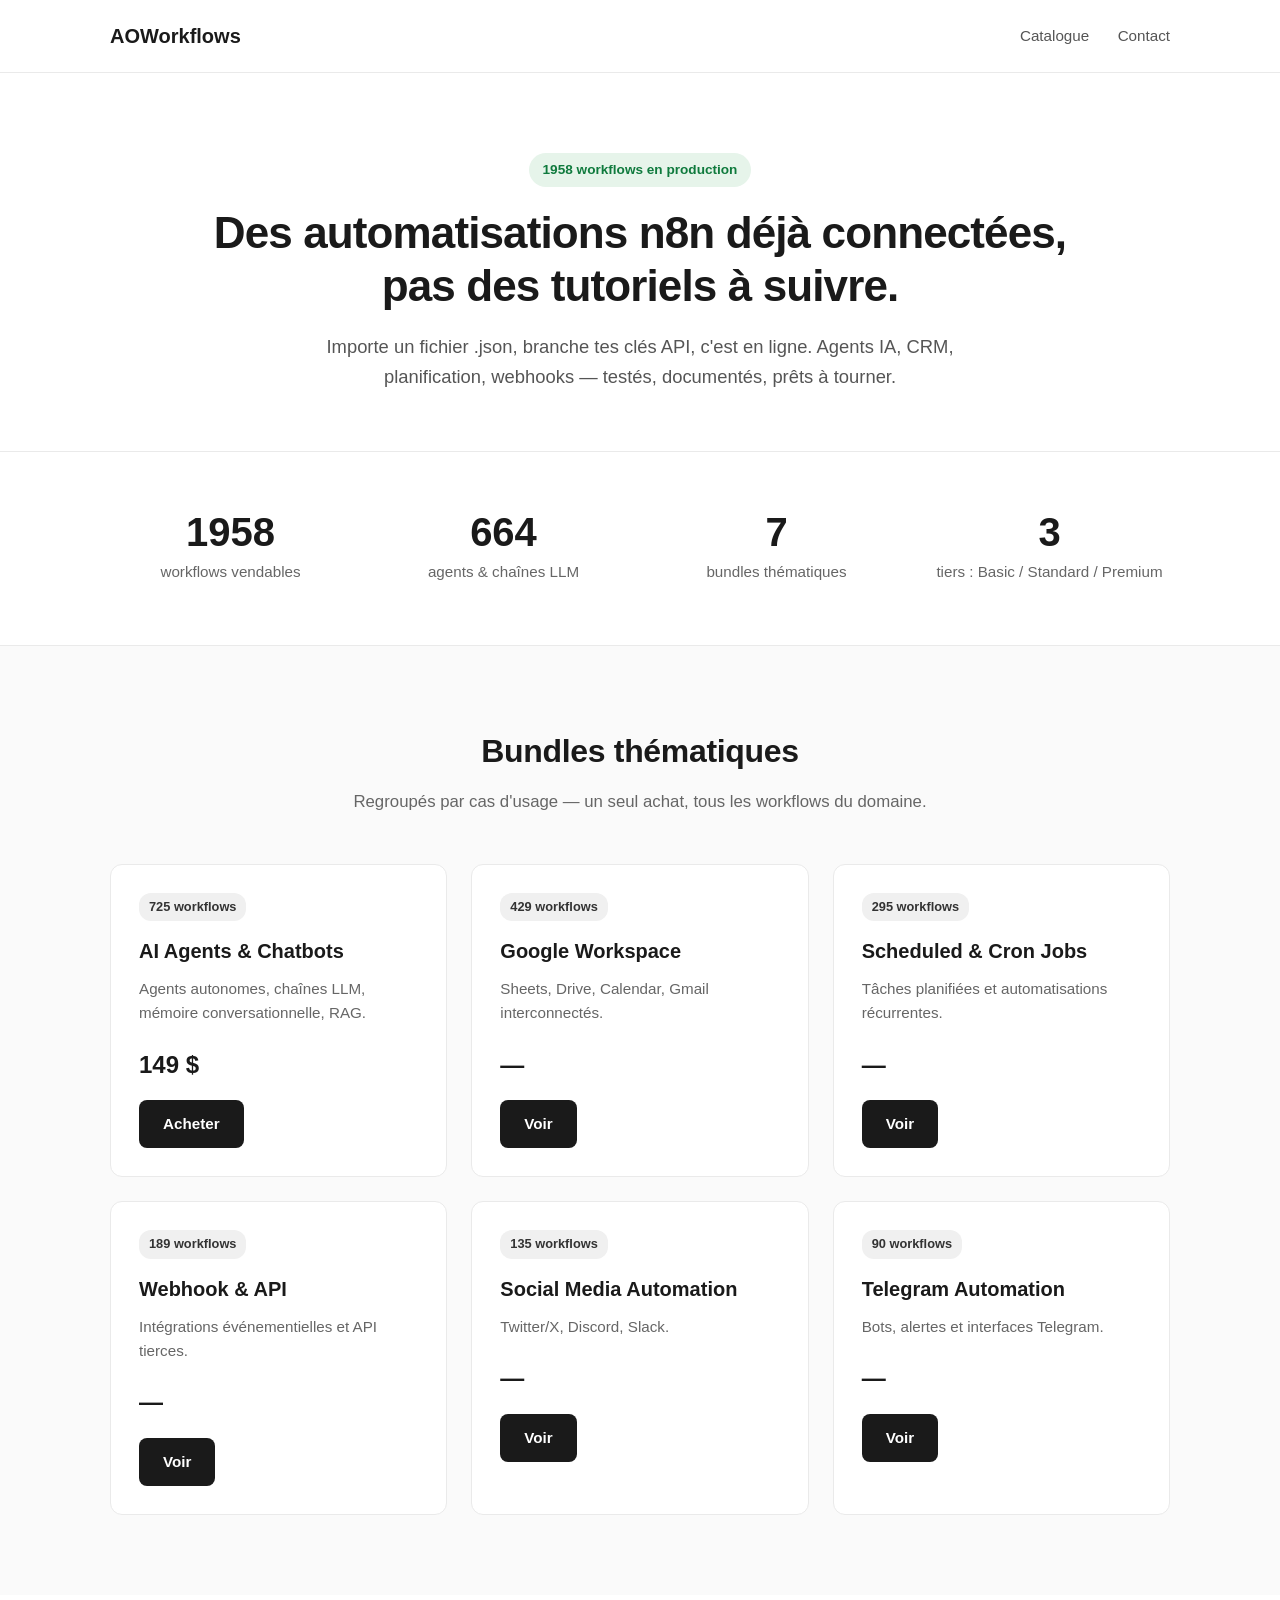
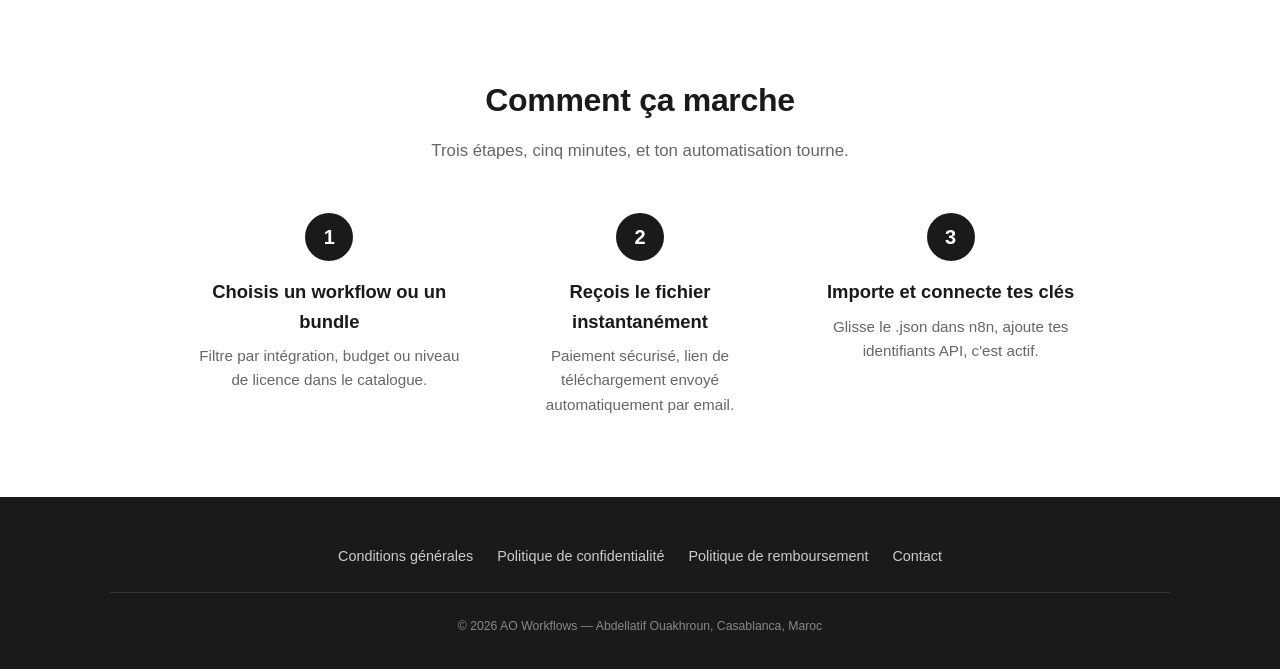
==== commit 31932d45: "Update index.html" ====
--- a/index.html
+++ b/index.html
@@ -3,158 +3,208 @@
 <head>
 <meta charset="UTF-8">
 <meta name="viewport" content="width=device-width, initial-scale=1.0">
-<title>AO Workflows — Automatisations n8n prêtes à l'emploi</title>
-/* ===== CORRECTIF MOBILE — petits écrans (<480px) ===== */
-@media (max-width:480px){
-  .wrap{padding:0 16px;}
-
-  header .wrap{flex-wrap:wrap;gap:10px;}
-  nav a{margin-left:0;margin-right:16px;font-size:12px;}
-  .brand{font-size:15px;}
-
-  .hero{padding:40px 0 36px;}
-  .hero h1{font-size:26px;line-height:1.2;}
-  .hero p.lead{font-size:14px;}
-  .kicker{font-size:11px;}
-  .cta-row{flex-direction:column;}
-  .btn{width:100%;justify-content:center;text-align:center;}
-
-  .diagram-wrap svg{max-width:100%;height:auto;}
-
-  .stats .wrap{grid-template-columns:1fr 1fr;}
-  .stat{padding:16px 14px;}
-  .stat .v{font-size:20px;}
-  .stat .l{font-size:11px;}
-
-  .sec-head{flex-direction:column;align-items:flex-start;gap:10px;}
-  .sec-head h2{font-size:21px;}
-
-  .grid-bundles, .grid{grid-template-columns:1fr;}
-  .card{padding:16px;}
-
-  .search-row{flex-direction:column;}
-  .filters{gap:8px 14px;}
-  .chip{font-size:12px;padding:5px 10px;}
-
-  .how-grid{gap:24px;}
-  .how-step{padding-right:0;}
-
-  footer .wrap{flex-direction:column;align-items:flex-start;gap:14px;}
-  footer .legal a{margin-right:16px;display:inline-block;margin-bottom:8px;}
-}<style>
-  :root{
-    --bg:#0D0F13; --panel:#171A21; --panel-2:#1D212A; --line:#262B35;
-    --text:#ECEEF1; --muted:#8890A0; --dim:#565D6B;
-    --accent:#F2A93B; --accent-dim:#3A2E18;
-    --pulse:#37E6C4; --pulse-dim:#123330;
-  }
-  *{box-sizing:border-box;margin:0;padding:0;}
-  body{
-    background:var(--bg);color:var(--text);
-    font-family:'IBM Plex Sans',-apple-system,Segoe UI,Roboto,sans-serif;
-    line-height:1.6;
-    background-image:
-      linear-gradient(rgba(255,255,255,.015) 1px, transparent 1px),
-      linear-gradient(90deg, rgba(255,255,255,.015) 1px, transparent 1px);
-    background-size:48px 48px;
-  }
-  h1,h2,h3,.mono{font-family:'IBM Plex Mono','SFMono-Regular',Consolas,monospace;}
-  a{color:inherit;text-decoration:none;}
-  .wrap{max-width:1180px;margin:0 auto;padding:0 32px;}
-
-  header{border-bottom:1px solid var(--line);padding:22px 0;position:relative;z-index:5;}
-  header .wrap{display:flex;align-items:center;justify-content:space-between;}
-  .brand{font-family:'IBM Plex Mono',monospace;font-size:18px;letter-spacing:.3px;display:flex;align-items:center;gap:8px;}
-  .brand .dot{width:7px;height:7px;border-radius:50%;background:var(--pulse);box-shadow:0 0 8px var(--pulse);animation:blink 2s ease-in-out infinite;}
-  .brand span{color:var(--accent);}
-  @keyframes blink{0%,100%{opacity:1;}50%{opacity:.3;}}
-  nav a{color:var(--muted);margin-left:30px;font-size:14px;transition:color .15s;}
-  nav a:hover{color:var(--text);}
-
-  /* ---------- HERO ---------- */
-  .hero{padding:90px 0 70px;position:relative;overflow:hidden;}
-  .hero-grid{display:grid;grid-template-columns:1.05fr .95fr;gap:40px;align-items:center;}
-  .kicker{font-family:'IBM Plex Mono',monospace;font-size:12.5px;color:var(--pulse);letter-spacing:.04em;margin-bottom:18px;display:flex;align-items:center;gap:8px;}
-  .kicker::before{content:"";width:16px;height:1px;background:var(--pulse);}
-  .hero h1{
-    font-size:clamp(34px,4.4vw,54px);line-height:1.12;font-weight:500;letter-spacing:-.01em;max-width:600px;
-  }
-  .hero h1 .hl{color:var(--accent);}
-  .hero p.lead{margin-top:22px;color:var(--muted);font-size:17px;max-width:460px;line-height:1.65;}
-  .cta-row{margin-top:34px;display:flex;gap:14px;flex-wrap:wrap;}
-  .btn{display:inline-flex;align-items:center;gap:8px;padding:14px 24px;border-radius:6px;font-size:14.5px;font-weight:600;}
-  .btn-primary{background:var(--accent);color:#171207;}
-  .btn-primary:hover{filter:brightness(1.08);}
-  .btn-ghost{border:1px solid var(--line);color:var(--text);}
-  .btn-ghost:hover{border-color:var(--dim);}
-
-  .diagram-wrap{position:relative;}
-  .diagram-wrap svg{width:100%;height:auto;display:block;}
-  .flow-line{stroke:var(--line);stroke-width:1.5;fill:none;}
-  .flow-pulse{stroke:var(--pulse);stroke-width:2;fill:none;stroke-dasharray:6 340;stroke-dashoffset:0;animation:flow 3.2s linear infinite;filter:drop-shadow(0 0 4px var(--pulse));}
-  .flow-pulse.delay1{animation-delay:.7s;}
-  .flow-pulse.delay2{animation-delay:1.5s;}
-  .flow-pulse.delay3{animation-delay:2.2s;}
-  @keyframes flow{to{stroke-dashoffset:-346;}}
-  .node-box{fill:var(--panel);stroke:var(--line);stroke-width:1.5;}
-  .node-box.active{stroke:var(--accent);}
-  .node-label{font-family:'IBM Plex Mono',monospace;font-size:10px;fill:var(--muted);}
-  .node-label.on{fill:var(--accent);}
-
-  /* ---------- STATS STRIP ---------- */
-  .stats{border-top:1px solid var(--line);border-bottom:1px solid var(--line);}
-  .stats .wrap{display:grid;grid-template-columns:repeat(4,1fr);}
-  .stat{padding:26px 24px;border-left:1px solid var(--line);}
-  .stat:first-child{border-left:none;}
-  .stat .n{font-family:'IBM Plex Mono',monospace;font-size:13px;color:var(--pulse);margin-bottom:6px;}
-  .stat .v{font-size:26px;font-weight:600;}
-  .stat .l{color:var(--muted);font-size:12.5px;margin-top:2px;}
-
-  /* ---------- CATALOG SECTION ---------- */
-  section.catalog{padding:80px 0;}
-  .sec-head{display:flex;justify-content:space-between;align-items:flex-end;margin-bottom:36px;gap:24px;flex-wrap:wrap;}
-  .sec-head h2{font-size:26px;font-weight:500;}
-  .sec-head p{color:var(--muted);font-size:14.5px;max-width:440px;margin-top:8px;}
-  .sec-head .see-all{font-size:13.5px;color:var(--accent);white-space:nowrap;padding-bottom:4px;border-bottom:1px solid var(--accent-dim);}
-  .sec-head .see-all:hover{border-color:var(--accent);}
-
-  .grid-bundles{display:grid;grid-template-columns:repeat(3,1fr);gap:16px;}
-  .card{background:var(--panel);border:1px solid var(--line);border-radius:6px;padding:22px;position:relative;transition:border-color .15s;}
-  .card:hover{border-color:var(--dim);}
-  .card::before{content:"";position:absolute;top:22px;left:-1px;width:3px;height:22px;background:var(--accent);border-radius:0 2px 2px 0;}
-  .card .count{font-family:'IBM Plex Mono',monospace;font-size:11px;color:var(--pulse);margin-bottom:10px;}
-  .card h3{font-size:15.5px;font-weight:600;margin-bottom:8px;}
-  .card p{color:var(--muted);font-size:13px;margin-bottom:18px;line-height:1.55;}
-  .card .foot{display:flex;justify-content:space-between;align-items:center;}
-  .card .price{font-family:'IBM Plex Mono',monospace;color:var(--accent);font-size:16px;}
-  .card .buy{font-size:12.5px;color:var(--text);border:1px solid var(--line);padding:7px 14px;border-radius:5px;}
-  .card .buy:hover{border-color:var(--accent);color:var(--accent);}
-
-  /* ---------- HOW IT WORKS ---------- */
-  section.how{padding:80px 0;border-top:1px solid var(--line);}
-  .how-grid{display:grid;grid-template-columns:repeat(3,1fr);gap:0;position:relative;}
-  .how-step{padding:0 28px 0 0;position:relative;}
-  .how-step:not(:last-child)::after{
-    content:"";position:absolute;top:18px;right:-2px;width:calc(100% - 56px);height:1px;
-    background:repeating-linear-gradient(90deg, var(--line) 0 6px, transparent 6px 12px);
-  }
-  .how-step .num{font-family:'IBM Plex Mono',monospace;font-size:12px;color:var(--pulse);border:1px solid var(--pulse-dim);background:var(--pulse-dim);width:34px;height:34px;border-radius:50%;display:flex;align-items:center;justify-content:center;margin-bottom:18px;}
-  .how-step h3{font-size:16px;font-weight:600;margin-bottom:8px;}
-  .how-step p{color:var(--muted);font-size:13.5px;line-height:1.6;}
-
-  footer{border-top:1px solid var(--line);padding:36px 0;}
-  footer .wrap{display:flex;justify-content:space-between;flex-wrap:wrap;gap:16px;}
-  footer .legal a{color:var(--muted);font-size:13px;margin-right:22px;}
-  footer .legal a:hover{color:var(--text);}
-  footer .copy{color:var(--dim);font-size:12.5px;}
-
-  @media (max-width:860px){
-    .hero-grid{grid-template-columns:1fr;}
-    .stats .wrap{grid-template-columns:repeat(2,1fr);}
-    .stat:nth-child(3){border-left:none;}
-    .grid-bundles{grid-template-columns:1fr;}
-    .how-grid{grid-template-columns:1fr;gap:32px;}
-    .how-step:not(:last-child)::after{display:none;}
+<title>AOWorkflows — Des automatisations n8n déjà connectées</title>
+<meta name="description" content="1958 workflows n8n prêts à l'emploi. Importe un fichier .json, branche tes clés API, c'est en ligne. Agents IA, CRM, planification, webhooks.">
+<meta property="og:title" content="AOWorkflows — Workflows n8n prêts à l'emploi">
+<meta property="og:description" content="1958 workflows n8n testés et documentés. Importe et connecte tes clés API en 5 minutes.">
+<meta property="og:image" content="og-image.png">
+<meta property="og:type" content="website">
+<style>
+  * { box-sizing: border-box; margin: 0; padding: 0; }
+  body {
+    font-family: -apple-system, BlinkMacSystemFont, "Segoe UI", Roboto, sans-serif;
+    line-height: 1.6;
+    color: #1a1a1a;
+    background: #fafafa;
+  }
+  .wrap { max-width: 1100px; margin: 0 auto; padding: 0 20px; }
+
+  /* Header */
+  header {
+    background: #fff;
+    border-bottom: 1px solid #eaeaea;
+    padding: 20px 0;
+    position: sticky;
+    top: 0;
+    z-index: 100;
+  }
+  header .wrap { display: flex; justify-content: space-between; align-items: center; }
+  .logo { font-weight: 700; font-size: 1.25em; color: #1a1a1a; text-decoration: none; }
+  nav a { margin-left: 24px; color: #555; text-decoration: none; font-size: 0.95em; }
+  nav a:hover { color: #0066cc; }
+
+  /* Hero */
+  .hero {
+    background: #fff;
+    padding: 80px 0 60px;
+    text-align: center;
+    border-bottom: 1px solid #eaeaea;
+  }
+  .hero .badge {
+    display: inline-block;
+    background: #e6f4ea;
+    color: #0f7a3d;
+    padding: 6px 14px;
+    border-radius: 20px;
+    font-size: 0.85em;
+    font-weight: 600;
+    margin-bottom: 20px;
+  }
+  .hero h1 {
+    font-size: 2.75em;
+    line-height: 1.2;
+    margin-bottom: 20px;
+    font-weight: 800;
+    letter-spacing: -0.02em;
+  }
+  .hero p {
+    font-size: 1.15em;
+    color: #555;
+    max-width: 640px;
+    margin: 0 auto;
+  }
+
+  /* Stats */
+  .stats {
+    background: #fff;
+    padding: 60px 0;
+    border-bottom: 1px solid #eaeaea;
+  }
+  .stats .grid {
+    display: grid;
+    grid-template-columns: repeat(auto-fit, minmax(180px, 1fr));
+    gap: 32px;
+    text-align: center;
+  }
+  .stat-num { font-size: 2.5em; font-weight: 800; color: #1a1a1a; line-height: 1; }
+  .stat-label { color: #666; font-size: 0.95em; margin-top: 8px; }
+
+  /* Section headers */
+  section { padding: 80px 0; }
+  section h2 {
+    font-size: 2em;
+    font-weight: 800;
+    margin-bottom: 12px;
+    text-align: center;
+    letter-spacing: -0.01em;
+  }
+  section > .wrap > p.subtitle {
+    text-align: center;
+    color: #666;
+    margin-bottom: 48px;
+    font-size: 1.05em;
+  }
+
+  /* Bundles */
+  .bundles { background: #fafafa; }
+  .bundles .grid {
+    display: grid;
+    grid-template-columns: repeat(auto-fit, minmax(280px, 1fr));
+    gap: 24px;
+  }
+  .bundle {
+    background: #fff;
+    border: 1px solid #eaeaea;
+    border-radius: 12px;
+    padding: 28px;
+    transition: box-shadow 0.2s, transform 0.2s;
+  }
+  .bundle:hover {
+    box-shadow: 0 8px 24px rgba(0,0,0,0.06);
+    transform: translateY(-2px);
+  }
+  .bundle .count {
+    display: inline-block;
+    background: #f0f0f0;
+    color: #333;
+    padding: 4px 10px;
+    border-radius: 12px;
+    font-size: 0.8em;
+    font-weight: 600;
+    margin-bottom: 14px;
+  }
+  .bundle h3 { font-size: 1.25em; margin-bottom: 10px; font-weight: 700; }
+  .bundle p { color: #666; font-size: 0.95em; margin-bottom: 20px; }
+  .bundle .price {
+    font-size: 1.5em;
+    font-weight: 800;
+    color: #1a1a1a;
+    margin-bottom: 16px;
+  }
+  .bundle .buy {
+    display: inline-block;
+    background: #1a1a1a;
+    color: #fff;
+    padding: 12px 24px;
+    border-radius: 8px;
+    text-decoration: none;
+    font-weight: 600;
+    font-size: 0.95em;
+    transition: background 0.2s;
+  }
+  .bundle .buy:hover { background: #0066cc; }
+
+  /* How it works */
+  .how { background: #fff; }
+  .how .steps {
+    display: grid;
+    grid-template-columns: repeat(auto-fit, minmax(240px, 1fr));
+    gap: 32px;
+    max-width: 900px;
+    margin: 0 auto;
+  }
+  .how-step { text-align: center; }
+  .how-step .num {
+    width: 48px;
+    height: 48px;
+    background: #1a1a1a;
+    color: #fff;
+    border-radius: 50%;
+    display: inline-flex;
+    align-items: center;
+    justify-content: center;
+    font-weight: 700;
+    font-size: 1.25em;
+    margin-bottom: 16px;
+  }
+  .how-step h3 { font-size: 1.15em; margin-bottom: 8px; font-weight: 700; }
+  .how-step p { color: #666; font-size: 0.95em; }
+
+  /* Footer */
+  footer {
+    background: #1a1a1a;
+    color: #ccc;
+    padding: 48px 0 32px;
+    font-size: 0.9em;
+  }
+  footer .legal {
+    display: flex;
+    flex-wrap: wrap;
+    justify-content: center;
+    gap: 24px;
+    margin-bottom: 24px;
+  }
+  footer .legal a {
+    color: #ccc;
+    text-decoration: none;
+    transition: color 0.2s;
+  }
+  footer .legal a:hover { color: #fff; }
+  footer .copy {
+    text-align: center;
+    color: #888;
+    font-size: 0.85em;
+    padding-top: 24px;
+    border-top: 1px solid #333;
+  }
+
+  /* Responsive */
+  @media (max-width: 640px) {
+    .hero h1 { font-size: 2em; }
+    .hero { padding: 50px 0 40px; }
+    section { padding: 50px 0; }
+    nav a { margin-left: 14px; font-size: 0.9em; }
+    .stat-num { font-size: 2em; }
   }
 </style>
 </head>
@@ -162,122 +212,108 @@
 
 <header>
   <div class="wrap">
-    <div class="brand"><span class="dot"></span>AO<span>Workflows</span></div>
+    <a href="index.html" class="logo">AOWorkflows</a>
     <nav>
       <a href="catalogue.html">Catalogue</a>
-      <a href="refund.html">Remboursement</a>
-      <a href="privacy.html">Confidentialité</a>
-      <a href="terms.html">Conditions</a>
+      <a href="contact.html">Contact</a>
     </nav>
   </div>
 </header>
 
 <section class="hero">
-  <div class="wrap hero-grid">
-    <div>
-      <div class="kicker">1958 workflows en production</div>
-      <h1>Des automatisations n8n <span class="hl">déjà connectées</span>, pas des tutoriels à suivre.</h1>
-      <p class="lead">Importe un fichier .json, branche tes clés API, c'est en ligne. Agents IA, CRM, planification, webhooks — testés, documentés, prêts à tourner.</p>
-      <div class="cta-row">
-        <a href="catalogue.html" class="btn btn-primary">Parcourir le catalogue</a>
-        <a href="#bundles" class="btn btn-ghost">Voir les bundles</a>
-      </div>
-    </div>
-    <div class="diagram-wrap">
-      <svg viewBox="0 0 480 360" xmlns="http://www.w3.org/2000/svg">
-        <path class="flow-line" d="M70,80 L200,80 L200,180"/>
-        <path class="flow-pulse" d="M70,80 L200,80 L200,180"/>
-        <path class="flow-line" d="M70,180 L140,180 L200,180"/>
-        <path class="flow-pulse delay1" d="M70,180 L140,180 L200,180"/>
-        <path class="flow-line" d="M70,280 L200,280 L200,180"/>
-        <path class="flow-pulse delay2" d="M70,280 L200,280 L200,180"/>
-        <path class="flow-line" d="M240,180 L340,180 L340,90 L410,90"/>
-        <path class="flow-pulse delay1" d="M240,180 L340,180 L340,90 L410,90"/>
-        <path class="flow-line" d="M240,180 L340,180 L340,270 L410,270"/>
-        <path class="flow-pulse delay3" d="M240,180 L340,180 L340,270 L410,270"/>
-
-        <rect class="node-box" x="10" y="60" width="60" height="40" rx="5"/>
-        <text class="node-label" x="20" y="84">webhook</text>
-        <rect class="node-box" x="10" y="160" width="60" height="40" rx="5"/>
-        <text class="node-label" x="24" y="184">cron</text>
-        <rect class="node-box" x="10" y="260" width="60" height="40" rx="5"/>
-        <text class="node-label" x="16" y="284">telegram</text>
-
-        <rect class="node-box active" x="200" y="160" width="80" height="44" rx="5"/>
-        <text class="node-label on" x="216" y="186">agent IA</text>
-
-        <rect class="node-box" x="410" y="70" width="60" height="40" rx="5"/>
-        <text class="node-label" x="424" y="94">sheets</text>
-        <rect class="node-box" x="410" y="250" width="60" height="40" rx="5"/>
-        <text class="node-label" x="420" y="274">notify</text>
-      </svg>
-    </div>
+  <div class="wrap">
+    <span class="badge">1958 workflows en production</span>
+    <h1>Des automatisations n8n déjà connectées,<br>pas des tutoriels à suivre.</h1>
+    <p>Importe un fichier .json, branche tes clés API, c'est en ligne. Agents IA, CRM, planification, webhooks — testés, documentés, prêts à tourner.</p>
   </div>
 </section>
 
 <section class="stats">
   <div class="wrap">
-    <div class="stat"><div class="n">total</div><div class="v">1958</div><div class="l">workflows vendables</div></div>
-    <div class="stat"><div class="n">avec IA</div><div class="v">664</div><div class="l">agents & chaînes LLM</div></div>
-    <div class="stat"><div class="n">packs</div><div class="v">7</div><div class="l">bundles thématiques</div></div>
-    <div class="stat"><div class="n">licences</div><div class="v">3</div><div class="l">tiers : Basic / Standard / Premium</div></div>
+    <div class="grid">
+      <div>
+        <div class="stat-num">1958</div>
+        <div class="stat-label">workflows vendables</div>
+      </div>
+      <div>
+        <div class="stat-num">664</div>
+        <div class="stat-label">agents & chaînes LLM</div>
+      </div>
+      <div>
+        <div class="stat-num">7</div>
+        <div class="stat-label">bundles thématiques</div>
+      </div>
+      <div>
+        <div class="stat-num">3</div>
+        <div class="stat-label">tiers : Basic / Standard / Premium</div>
+      </div>
+    </div>
   </div>
 </section>
 
-<section class="catalog" id="bundles">
-  <div class="wrap">
-    <div class="sec-head">
-      <div>
-        <h2>Bundles thématiques</h2>
-        <p>Regroupés par cas d'usage — un seul achat, tous les workflows du domaine.</p>
-      </div>
-      <a href="catalogue.html" class="see-all">Voir les 1958 workflows à l'unité →</a>
-    </div>
-    <div class="grid-bundles">
-      <div class="card">
-        <div class="count">725 workflows</div>
+<section class="bundles">
+  <div class="wrap">
+    <h2>Bundles thématiques</h2>
+    <p class="subtitle">Regroupés par cas d'usage — un seul achat, tous les workflows du domaine.</p>
+    <div class="grid">
+
+      <div class="bundle">
+        <span class="count">725 workflows</span>
         <h3>AI Agents & Chatbots</h3>
         <p>Agents autonomes, chaînes LLM, mémoire conversationnelle, RAG.</p>
-        <div class="foot"><span class="price">149 $</span><a class="buy" href="#">Acheter</a></div>
-      </div>
-      <div class="card">
-        <div class="count">429 workflows</div>
+        <div class="price">149 $</div>
+        <a href="catalogue.html" class="buy">Acheter</a>
+      </div>
+
+      <div class="bundle">
+        <span class="count">429 workflows</span>
         <h3>Google Workspace</h3>
         <p>Sheets, Drive, Calendar, Gmail interconnectés.</p>
-        <div class="foot"><span class="price">99 $</span><a class="buy" href="#">Acheter</a></div>
-      </div>
-      <div class="card">
-        <div class="count">295 workflows</div>
+        <div class="price">—</div>
+        <a href="catalogue.html" class="buy">Voir</a>
+      </div>
+
+      <div class="bundle">
+        <span class="count">295 workflows</span>
         <h3>Scheduled & Cron Jobs</h3>
         <p>Tâches planifiées et automatisations récurrentes.</p>
-        <div class="foot"><span class="price">79 $</span><a class="buy" href="#">Acheter</a></div>
-      </div>
-      <div class="card">
-        <div class="count">189 workflows</div>
+        <div class="price">—</div>
+        <a href="catalogue.html" class="buy">Voir</a>
+      </div>
+
+      <div class="bundle">
+        <span class="count">189 workflows</span>
         <h3>Webhook & API</h3>
         <p>Intégrations événementielles et API tierces.</p>
-        <div class="foot"><span class="price">79 $</span><a class="buy" href="#">Acheter</a></div>
-      </div>
-      <div class="card">
-        <div class="count">135 workflows</div>
+        <div class="price">—</div>
+        <a href="catalogue.html" class="buy">Voir</a>
+      </div>
+
+      <div class="bundle">
+        <span class="count">135 workflows</span>
         <h3>Social Media Automation</h3>
         <p>Twitter/X, Discord, Slack.</p>
-        <div class="foot"><span class="price">79 $</span><a class="buy" href="#">Acheter</a></div>
-      </div>
-      <div class="card">
-        <div class="count">90 workflows</div>
+        <div class="price">—</div>
+        <a href="catalogue.html" class="buy">Voir</a>
+      </div>
+
+      <div class="bundle">
+        <span class="count">90 workflows</span>
         <h3>Telegram Automation</h3>
         <p>Bots, alertes et interfaces Telegram.</p>
-        <div class="foot"><span class="price">59 $</span><a class="buy" href="#">Acheter</a></div>
-      </div>
+        <div class="price">—</div>
+        <a href="catalogue.html" class="buy">Voir</a>
+      </div>
+
     </div>
   </div>
 </section>
 
 <section class="how">
   <div class="wrap">
-    <div class="sec-head"><div><h2>Comment ça marche</h2></div></div>
-    <div class="how-grid">
+    <h2>Comment ça marche</h2>
+    <p class="subtitle">Trois étapes, cinq minutes, et ton automatisation tourne.</p>
+    <div class="steps">
       <div class="how-step">
         <div class="num">1</div>
         <h3>Choisis un workflow ou un bundle</h3>
@@ -303,9 +339,11 @@
       <a href="terms.html">Conditions générales</a>
       <a href="privacy.html">Politique de confidentialité</a>
       <a href="refund.html">Politique de remboursement</a>
-      <a href="mailto:contact@aoworkflows.com">Contact</a>
-    </div>
-    <div class="copy">© 2026 AO Workflows. Tous droits réservés.</div>
+      <a href="contact.html">Contact</a>
+    </div>
+    <div class="copy">
+      © 2026 AO Workflows — Abdellatif Ouakhroun, Casablanca, Maroc
+    </div>
   </div>
 </footer>
 
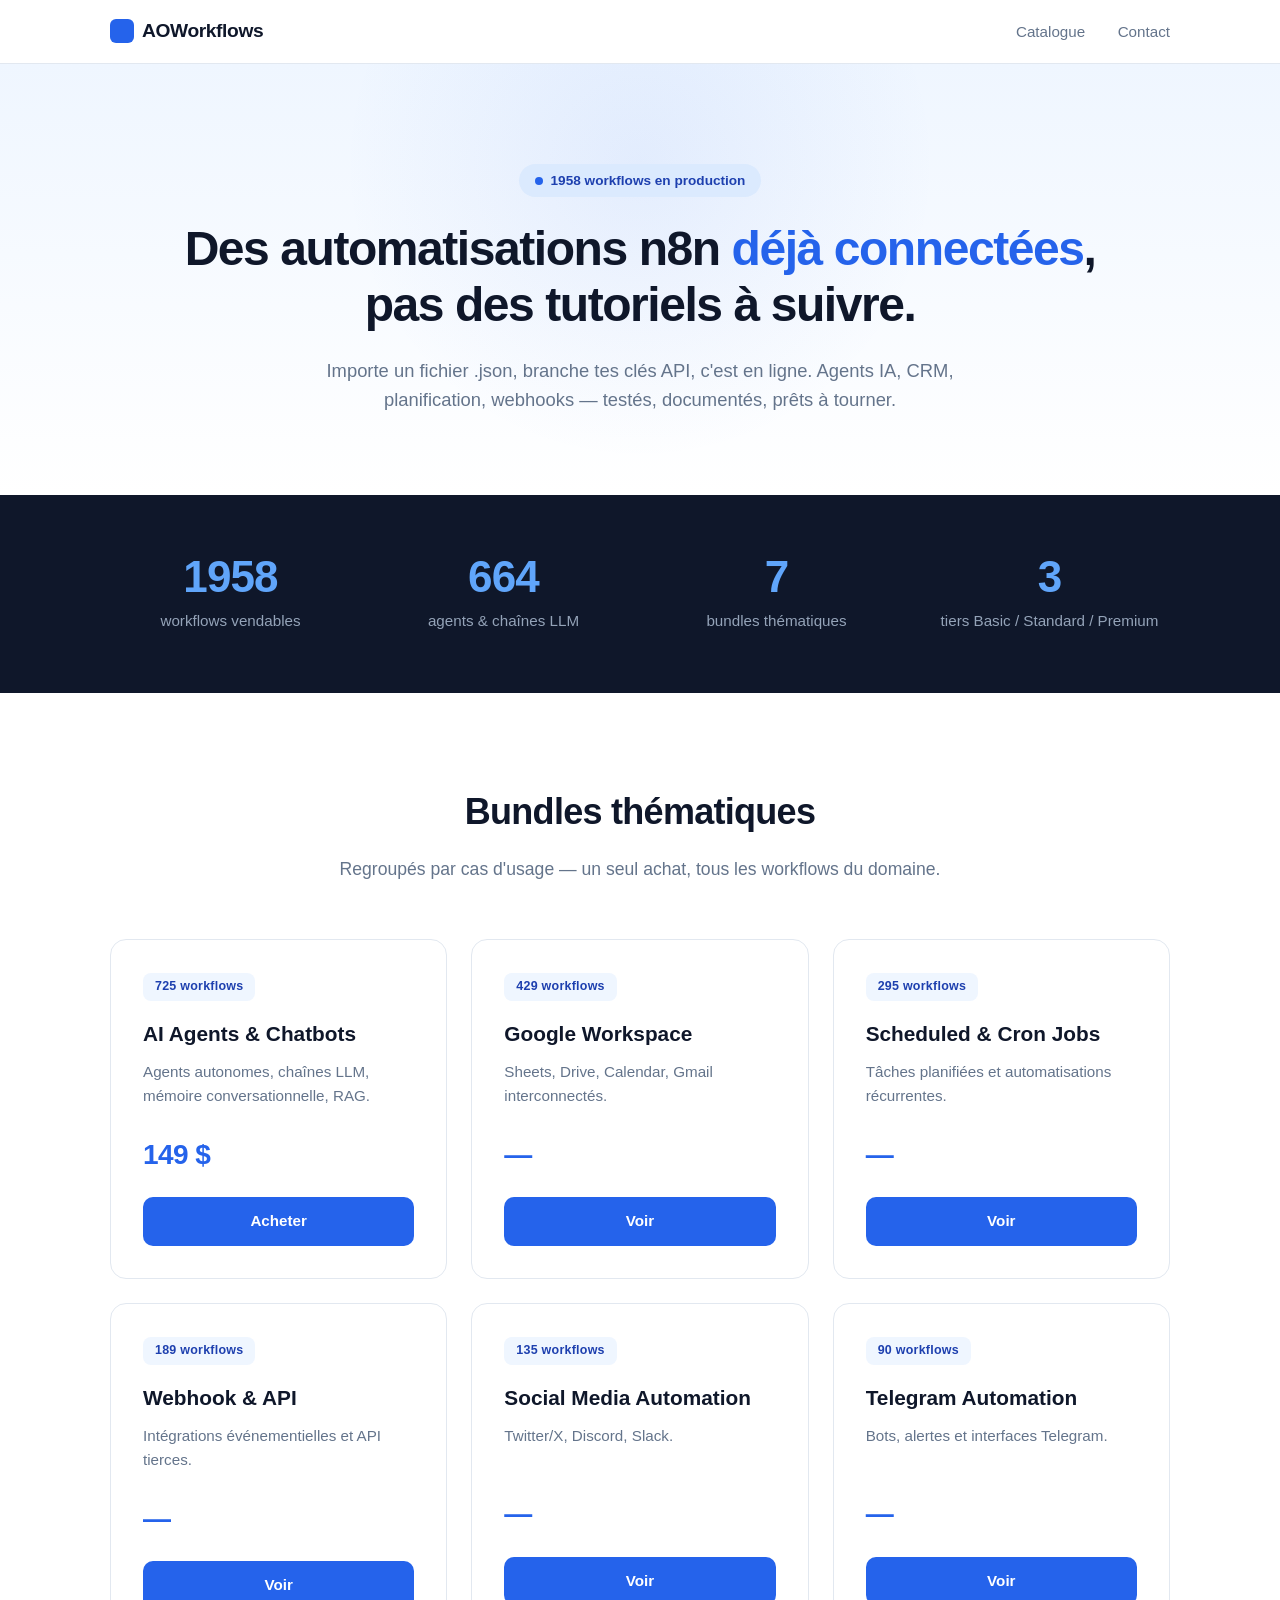
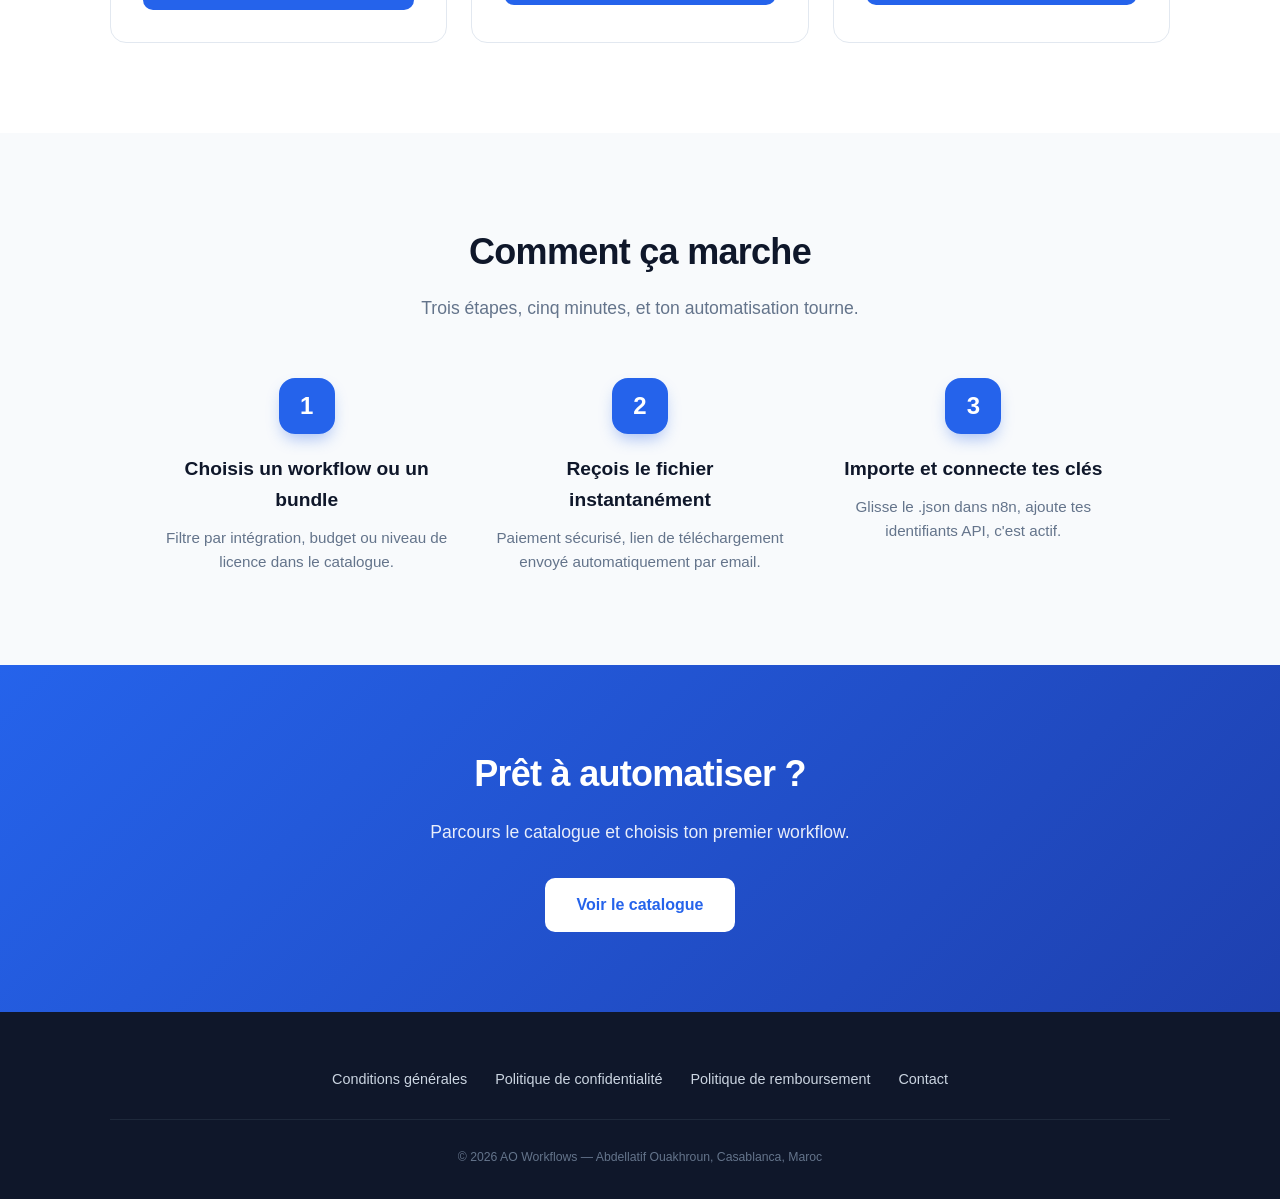
==== commit eca92410: "Update index.html" ====
--- a/index.html
+++ b/index.html
@@ -11,64 +11,131 @@
 <meta property="og:type" content="website">
 <style>
   * { box-sizing: border-box; margin: 0; padding: 0; }
+  :root {
+    --blue: #2563eb;
+    --blue-dark: #1e40af;
+    --blue-light: #dbeafe;
+    --blue-pale: #eff6ff;
+    --ink: #0f172a;
+    --gray: #64748b;
+    --gray-light: #f8fafc;
+    --border: #e2e8f0;
+  }
   body {
     font-family: -apple-system, BlinkMacSystemFont, "Segoe UI", Roboto, sans-serif;
     line-height: 1.6;
-    color: #1a1a1a;
-    background: #fafafa;
+    color: var(--ink);
+    background: #fff;
+    -webkit-font-smoothing: antialiased;
   }
   .wrap { max-width: 1100px; margin: 0 auto; padding: 0 20px; }
 
   /* Header */
   header {
-    background: #fff;
-    border-bottom: 1px solid #eaeaea;
-    padding: 20px 0;
+    background: rgba(255,255,255,0.9);
+    backdrop-filter: saturate(180%) blur(12px);
+    border-bottom: 1px solid var(--border);
+    padding: 16px 0;
     position: sticky;
     top: 0;
     z-index: 100;
   }
   header .wrap { display: flex; justify-content: space-between; align-items: center; }
-  .logo { font-weight: 700; font-size: 1.25em; color: #1a1a1a; text-decoration: none; }
-  nav a { margin-left: 24px; color: #555; text-decoration: none; font-size: 0.95em; }
-  nav a:hover { color: #0066cc; }
+  .logo {
+    font-weight: 800;
+    font-size: 1.2em;
+    color: var(--ink);
+    text-decoration: none;
+    letter-spacing: -0.02em;
+    display: flex;
+    align-items: center;
+    gap: 8px;
+  }
+  .logo::before {
+    content: "";
+    display: inline-block;
+    width: 24px;
+    height: 24px;
+    background: var(--blue);
+    border-radius: 6px;
+  }
+  nav a {
+    margin-left: 28px;
+    color: var(--gray);
+    text-decoration: none;
+    font-size: 0.95em;
+    font-weight: 500;
+    transition: color 0.2s;
+  }
+  nav a:hover { color: var(--blue); }
 
   /* Hero */
   .hero {
-    background: #fff;
-    padding: 80px 0 60px;
-    text-align: center;
-    border-bottom: 1px solid #eaeaea;
+    background: linear-gradient(180deg, var(--blue-pale) 0%, #fff 100%);
+    padding: 100px 0 80px;
+    text-align: center;
+    position: relative;
+    overflow: hidden;
+  }
+  .hero::before {
+    content: "";
+    position: absolute;
+    top: -200px;
+    left: 50%;
+    transform: translateX(-50%);
+    width: 600px;
+    height: 600px;
+    background: radial-gradient(circle, rgba(37,99,235,0.08) 0%, transparent 70%);
+    pointer-events: none;
   }
   .hero .badge {
-    display: inline-block;
-    background: #e6f4ea;
-    color: #0f7a3d;
-    padding: 6px 14px;
+    display: inline-flex;
+    align-items: center;
+    gap: 8px;
+    background: var(--blue-light);
+    color: var(--blue-dark);
+    padding: 6px 16px;
     border-radius: 20px;
     font-size: 0.85em;
     font-weight: 600;
-    margin-bottom: 20px;
+    margin-bottom: 24px;
+    position: relative;
+  }
+  .hero .badge::before {
+    content: "";
+    width: 8px;
+    height: 8px;
+    background: var(--blue);
+    border-radius: 50%;
+    animation: pulse 2s infinite;
+  }
+  @keyframes pulse {
+    0%, 100% { opacity: 1; }
+    50% { opacity: 0.4; }
   }
   .hero h1 {
-    font-size: 2.75em;
-    line-height: 1.2;
-    margin-bottom: 20px;
-    font-weight: 800;
-    letter-spacing: -0.02em;
-  }
+    font-size: 3em;
+    line-height: 1.15;
+    margin-bottom: 24px;
+    font-weight: 800;
+    letter-spacing: -0.03em;
+    color: var(--ink);
+    position: relative;
+  }
+  .hero h1 .accent { color: var(--blue); }
   .hero p {
     font-size: 1.15em;
-    color: #555;
+    color: var(--gray);
     max-width: 640px;
     margin: 0 auto;
+    position: relative;
   }
 
   /* Stats */
   .stats {
-    background: #fff;
+    background: var(--ink);
+    color: #fff;
     padding: 60px 0;
-    border-bottom: 1px solid #eaeaea;
   }
   .stats .grid {
     display: grid;
@@ -76,135 +143,181 @@
     gap: 32px;
     text-align: center;
   }
-  .stat-num { font-size: 2.5em; font-weight: 800; color: #1a1a1a; line-height: 1; }
-  .stat-label { color: #666; font-size: 0.95em; margin-top: 8px; }
-
-  /* Section headers */
-  section { padding: 80px 0; }
+  .stat-num {
+    font-size: 2.75em;
+    font-weight: 800;
+    color: #fff;
+    line-height: 1;
+    letter-spacing: -0.02em;
+  }
+  .stat-num.accent { color: #60a5fa; }
+  .stat-label { color: #94a3b8; font-size: 0.95em; margin-top: 10px; }
+
+  /* Sections */
+  section { padding: 90px 0; }
+  section.alt { background: var(--gray-light); }
   section h2 {
-    font-size: 2em;
-    font-weight: 800;
-    margin-bottom: 12px;
-    text-align: center;
-    letter-spacing: -0.01em;
+    font-size: 2.25em;
+    font-weight: 800;
+    margin-bottom: 14px;
+    text-align: center;
+    letter-spacing: -0.02em;
+    color: var(--ink);
   }
   section > .wrap > p.subtitle {
     text-align: center;
-    color: #666;
-    margin-bottom: 48px;
-    font-size: 1.05em;
+    color: var(--gray);
+    margin-bottom: 56px;
+    font-size: 1.1em;
+    max-width: 640px;
+    margin-left: auto;
+    margin-right: auto;
   }
 
   /* Bundles */
-  .bundles { background: #fafafa; }
   .bundles .grid {
     display: grid;
-    grid-template-columns: repeat(auto-fit, minmax(280px, 1fr));
+    grid-template-columns: repeat(auto-fit, minmax(300px, 1fr));
     gap: 24px;
   }
   .bundle {
     background: #fff;
-    border: 1px solid #eaeaea;
-    border-radius: 12px;
-    padding: 28px;
-    transition: box-shadow 0.2s, transform 0.2s;
+    border: 1px solid var(--border);
+    border-radius: 16px;
+    padding: 32px;
+    transition: all 0.25s ease;
+    position: relative;
   }
   .bundle:hover {
-    box-shadow: 0 8px 24px rgba(0,0,0,0.06);
-    transform: translateY(-2px);
+    box-shadow: 0 20px 40px -12px rgba(37,99,235,0.15);
+    transform: translateY(-4px);
+    border-color: var(--blue-light);
   }
   .bundle .count {
     display: inline-block;
-    background: #f0f0f0;
-    color: #333;
-    padding: 4px 10px;
-    border-radius: 12px;
-    font-size: 0.8em;
-    font-weight: 600;
-    margin-bottom: 14px;
-  }
-  .bundle h3 { font-size: 1.25em; margin-bottom: 10px; font-weight: 700; }
-  .bundle p { color: #666; font-size: 0.95em; margin-bottom: 20px; }
+    background: var(--blue-pale);
+    color: var(--blue-dark);
+    padding: 4px 12px;
+    border-radius: 8px;
+    font-size: 0.78em;
+    font-weight: 700;
+    margin-bottom: 16px;
+    letter-spacing: 0.02em;
+  }
+  .bundle h3 { font-size: 1.3em; margin-bottom: 10px; font-weight: 700; color: var(--ink); }
+  .bundle p { color: var(--gray); font-size: 0.95em; margin-bottom: 24px; min-height: 44px; }
   .bundle .price {
-    font-size: 1.5em;
-    font-weight: 800;
-    color: #1a1a1a;
-    margin-bottom: 16px;
+    font-size: 1.75em;
+    font-weight: 800;
+    color: var(--blue);
+    margin-bottom: 20px;
+    letter-spacing: -0.02em;
   }
   .bundle .buy {
     display: inline-block;
-    background: #1a1a1a;
+    background: var(--blue);
     color: #fff;
-    padding: 12px 24px;
-    border-radius: 8px;
+    padding: 12px 28px;
+    border-radius: 10px;
     text-decoration: none;
     font-weight: 600;
     font-size: 0.95em;
-    transition: background 0.2s;
-  }
-  .bundle .buy:hover { background: #0066cc; }
+    transition: all 0.2s;
+    width: 100%;
+    text-align: center;
+  }
+  .bundle .buy:hover {
+    background: var(--blue-dark);
+    transform: translateY(-1px);
+    box-shadow: 0 8px 16px -4px rgba(37,99,235,0.4);
+  }
 
   /* How it works */
-  .how { background: #fff; }
   .how .steps {
     display: grid;
-    grid-template-columns: repeat(auto-fit, minmax(240px, 1fr));
-    gap: 32px;
-    max-width: 900px;
+    grid-template-columns: repeat(auto-fit, minmax(260px, 1fr));
+    gap: 40px;
+    max-width: 960px;
     margin: 0 auto;
   }
   .how-step { text-align: center; }
   .how-step .num {
-    width: 48px;
-    height: 48px;
-    background: #1a1a1a;
+    width: 56px;
+    height: 56px;
+    background: var(--blue);
     color: #fff;
-    border-radius: 50%;
+    border-radius: 16px;
     display: inline-flex;
     align-items: center;
     justify-content: center;
+    font-weight: 800;
+    font-size: 1.5em;
+    margin-bottom: 20px;
+    box-shadow: 0 8px 16px -4px rgba(37,99,235,0.4);
+  }
+  .how-step h3 { font-size: 1.2em; margin-bottom: 10px; font-weight: 700; color: var(--ink); }
+  .how-step p { color: var(--gray); font-size: 0.95em; }
+
+  /* CTA */
+  .cta {
+    background: linear-gradient(135deg, var(--blue) 0%, var(--blue-dark) 100%);
+    color: #fff;
+    text-align: center;
+    padding: 80px 0;
+  }
+  .cta h2 { color: #fff; font-size: 2.25em; margin-bottom: 16px; }
+  .cta p { color: rgba(255,255,255,0.9); max-width: 560px; margin: 0 auto 32px; font-size: 1.1em; }
+  .cta a.button {
+    display: inline-block;
+    background: #fff;
+    color: var(--blue);
+    padding: 14px 32px;
+    border-radius: 10px;
+    text-decoration: none;
     font-weight: 700;
-    font-size: 1.25em;
-    margin-bottom: 16px;
-  }
-  .how-step h3 { font-size: 1.15em; margin-bottom: 8px; font-weight: 700; }
-  .how-step p { color: #666; font-size: 0.95em; }
+    font-size: 1em;
+    transition: transform 0.2s;
+  }
+  .cta a.button:hover { transform: translateY(-2px); }
 
   /* Footer */
   footer {
-    background: #1a1a1a;
-    color: #ccc;
-    padding: 48px 0 32px;
+    background: var(--ink);
+    color: #94a3b8;
+    padding: 56px 0 32px;
     font-size: 0.9em;
   }
   footer .legal {
     display: flex;
     flex-wrap: wrap;
     justify-content: center;
-    gap: 24px;
-    margin-bottom: 24px;
+    gap: 28px;
+    margin-bottom: 28px;
   }
   footer .legal a {
-    color: #ccc;
+    color: #cbd5e1;
     text-decoration: none;
     transition: color 0.2s;
-  }
-  footer .legal a:hover { color: #fff; }
+    font-weight: 500;
+  }
+  footer .legal a:hover { color: #60a5fa; }
   footer .copy {
     text-align: center;
-    color: #888;
+    color: #64748b;
     font-size: 0.85em;
-    padding-top: 24px;
-    border-top: 1px solid #333;
+    padding-top: 28px;
+    border-top: 1px solid #1e293b;
   }
 
   /* Responsive */
   @media (max-width: 640px) {
-    .hero h1 { font-size: 2em; }
-    .hero { padding: 50px 0 40px; }
-    section { padding: 50px 0; }
-    nav a { margin-left: 14px; font-size: 0.9em; }
-    .stat-num { font-size: 2em; }
+    .hero { padding: 60px 0 50px; }
+    .hero h1 { font-size: 2.1em; }
+    section { padding: 60px 0; }
+    section h2 { font-size: 1.75em; }
+    nav a { margin-left: 16px; font-size: 0.9em; }
+    .stat-num { font-size: 2.2em; }
+    .cta h2 { font-size: 1.75em; }
   }
 </style>
 </head>
@@ -223,7 +336,7 @@
 <section class="hero">
   <div class="wrap">
     <span class="badge">1958 workflows en production</span>
-    <h1>Des automatisations n8n déjà connectées,<br>pas des tutoriels à suivre.</h1>
+    <h1>Des automatisations n8n <span class="accent">déjà connectées</span>,<br>pas des tutoriels à suivre.</h1>
     <p>Importe un fichier .json, branche tes clés API, c'est en ligne. Agents IA, CRM, planification, webhooks — testés, documentés, prêts à tourner.</p>
   </div>
 </section>
@@ -232,20 +345,20 @@
   <div class="wrap">
     <div class="grid">
       <div>
-        <div class="stat-num">1958</div>
+        <div class="stat-num accent">1958</div>
         <div class="stat-label">workflows vendables</div>
       </div>
       <div>
-        <div class="stat-num">664</div>
+        <div class="stat-num accent">664</div>
         <div class="stat-label">agents & chaînes LLM</div>
       </div>
       <div>
-        <div class="stat-num">7</div>
+        <div class="stat-num accent">7</div>
         <div class="stat-label">bundles thématiques</div>
       </div>
       <div>
-        <div class="stat-num">3</div>
-        <div class="stat-label">tiers : Basic / Standard / Premium</div>
+        <div class="stat-num accent">3</div>
+        <div class="stat-label">tiers Basic / Standard / Premium</div>
       </div>
     </div>
   </div>
@@ -309,7 +422,7 @@
   </div>
 </section>
 
-<section class="how">
+<section class="how alt">
   <div class="wrap">
     <h2>Comment ça marche</h2>
     <p class="subtitle">Trois étapes, cinq minutes, et ton automatisation tourne.</p>
@@ -330,6 +443,14 @@
         <p>Glisse le .json dans n8n, ajoute tes identifiants API, c'est actif.</p>
       </div>
     </div>
+  </div>
+</section>
+
+<section class="cta">
+  <div class="wrap">
+    <h2>Prêt à automatiser ?</h2>
+    <p>Parcours le catalogue et choisis ton premier workflow.</p>
+    <a href="catalogue.html" class="button">Voir le catalogue</a>
   </div>
 </section>
 
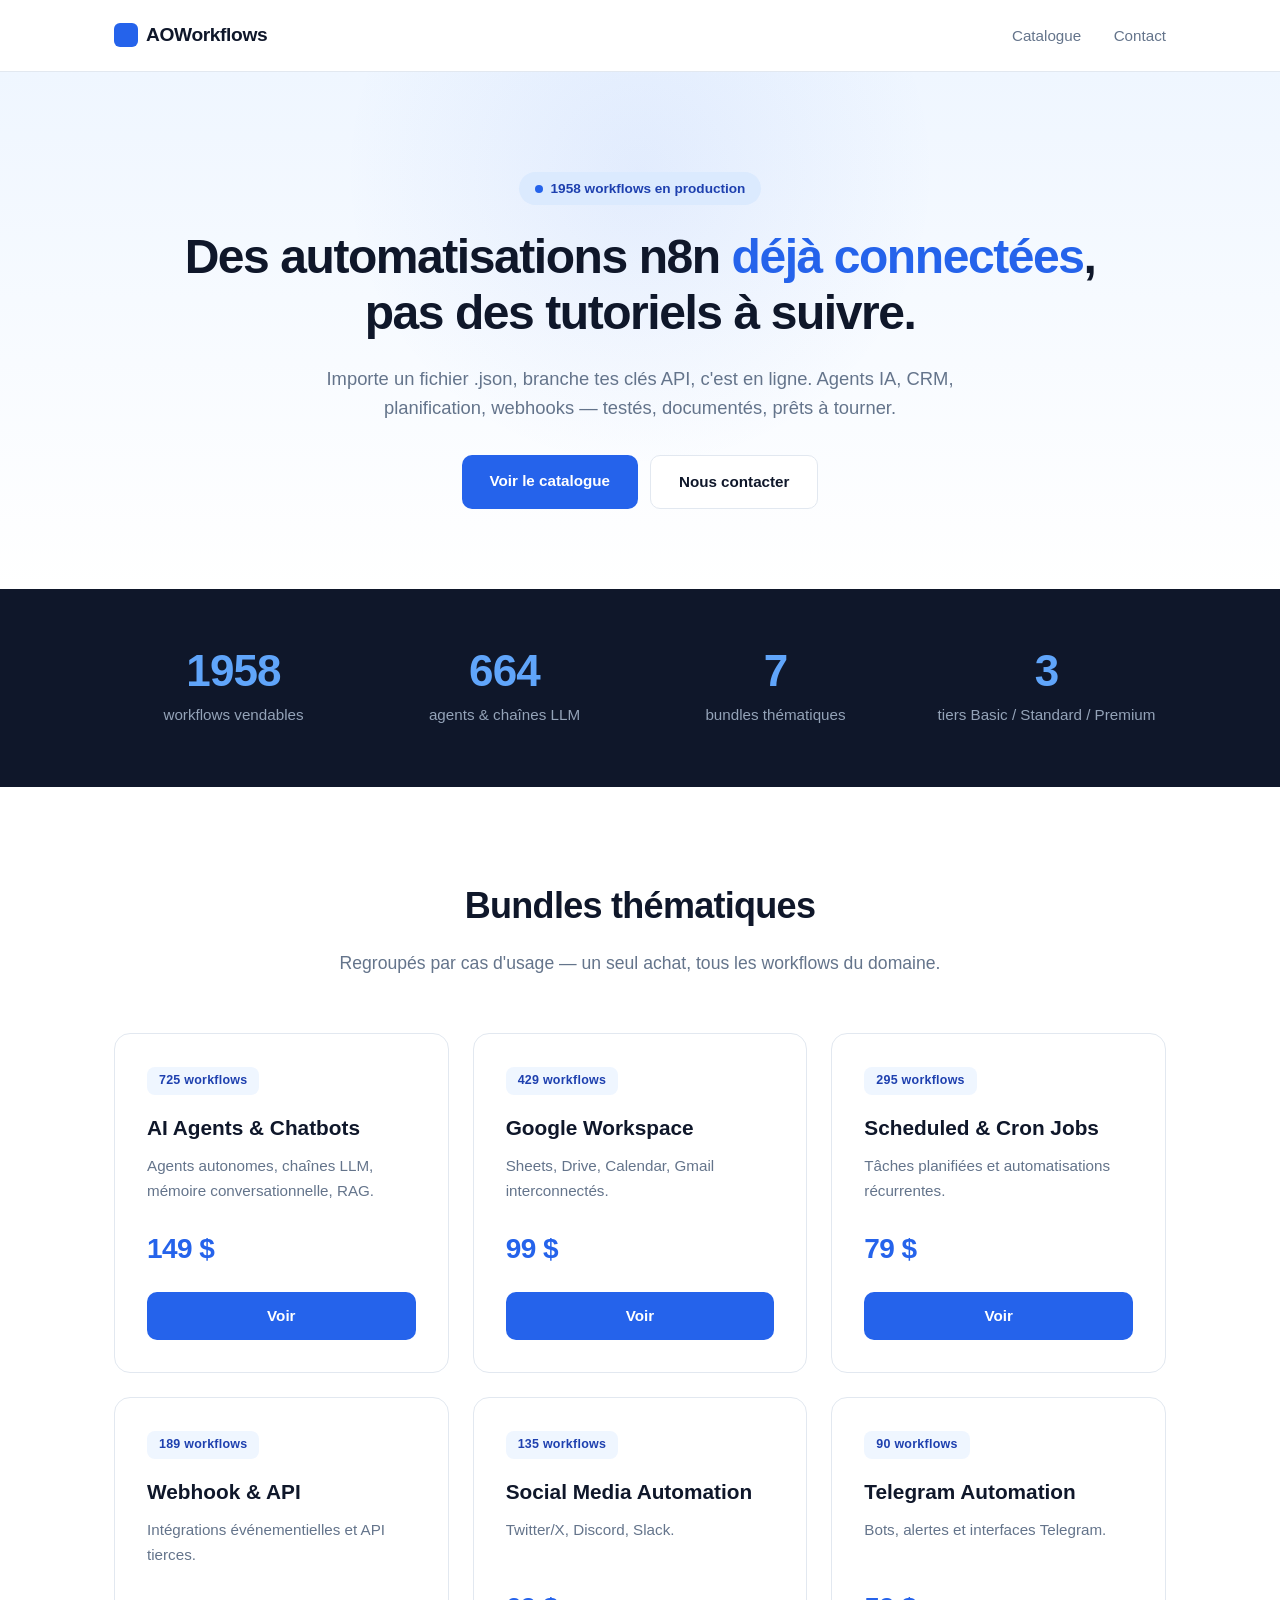
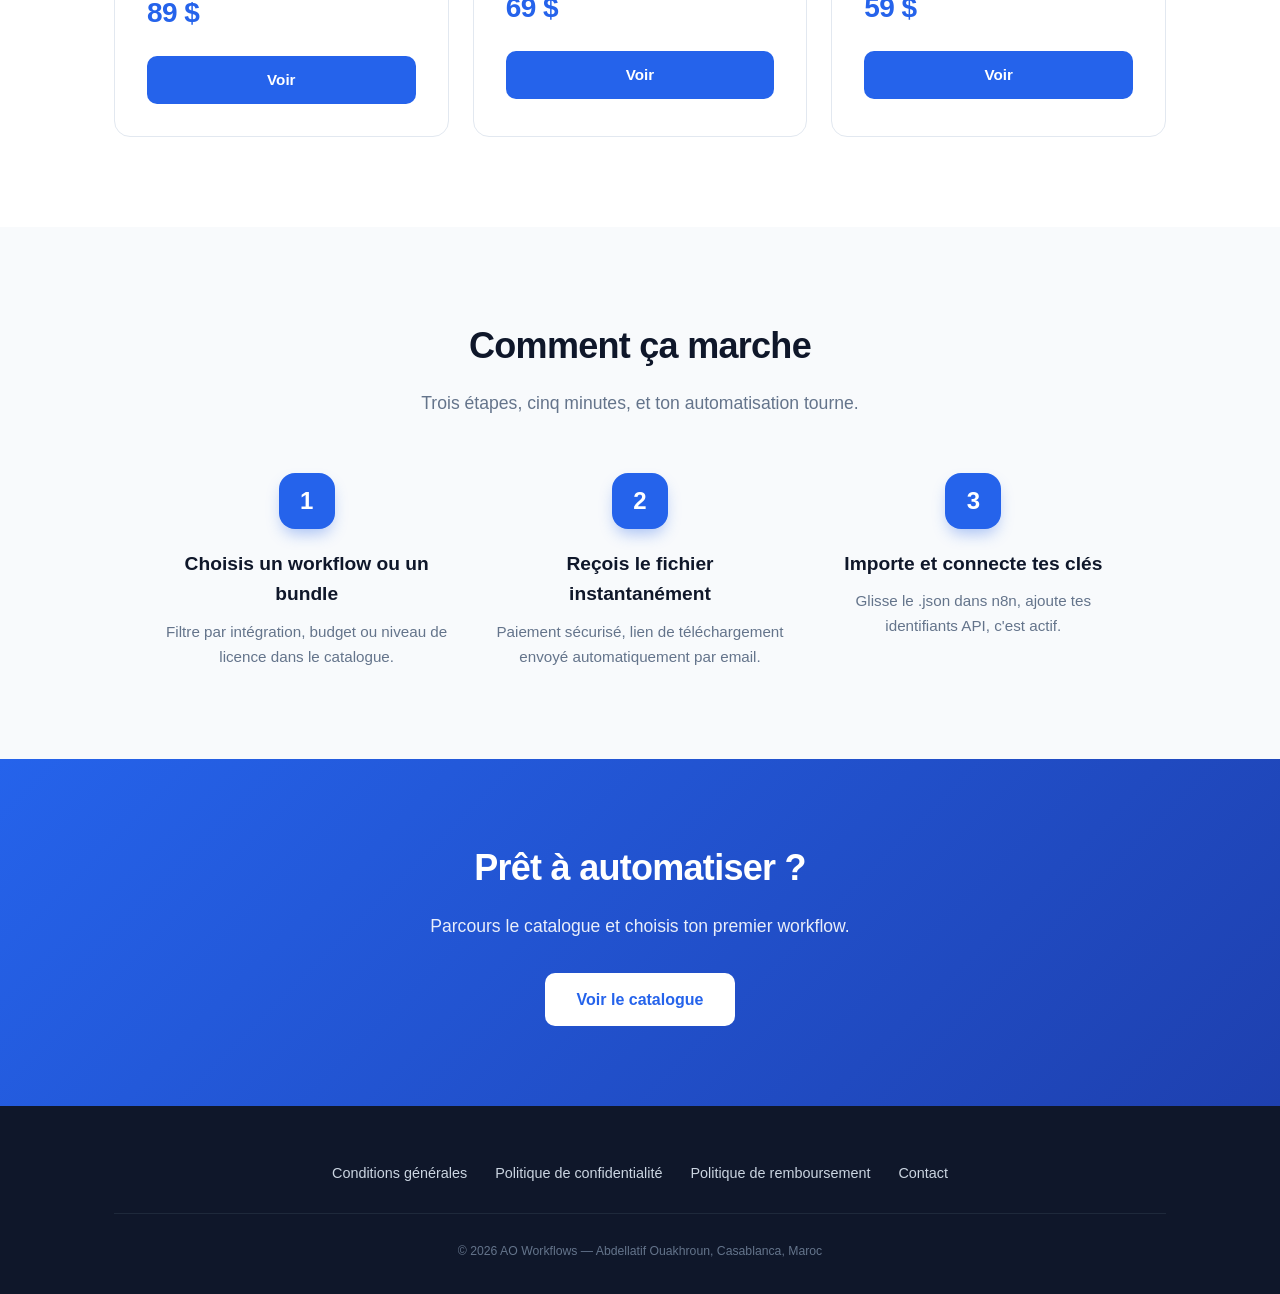
==== commit 96c7c564: "Update index.html" ====
--- a/index.html
+++ b/index.html
@@ -28,14 +28,13 @@
     background: #fff;
     -webkit-font-smoothing: antialiased;
   }
-  .wrap { max-width: 1100px; margin: 0 auto; padding: 0 20px; }
+  .wrap { max-width: 1100px; margin: 0 auto; padding: 0 24px; }
 
   /* Header */
   header {
-    background: rgba(255,255,255,0.9);
-    backdrop-filter: saturate(180%) blur(12px);
     border-bottom: 1px solid var(--border);
-    padding: 16px 0;
+    padding: 20px 0;
+    background: #fff;
     position: sticky;
     top: 0;
     z-index: 100;
@@ -53,7 +52,6 @@
   }
   .logo::before {
     content: "";
-    display: inline-block;
     width: 24px;
     height: 24px;
     background: var(--blue);
@@ -127,8 +125,42 @@
     font-size: 1.15em;
     color: var(--gray);
     max-width: 640px;
-    margin: 0 auto;
+    margin: 0 auto 32px;
     position: relative;
+  }
+  .hero .cta-row {
+    display: flex;
+    justify-content: center;
+    gap: 12px;
+    flex-wrap: wrap;
+    position: relative;
+  }
+  .hero .btn {
+    display: inline-block;
+    padding: 14px 28px;
+    border-radius: 10px;
+    text-decoration: none;
+    font-weight: 600;
+    font-size: 0.95em;
+    transition: all 0.2s;
+  }
+  .hero .btn-primary {
+    background: var(--blue);
+    color: #fff;
+  }
+  .hero .btn-primary:hover {
+    background: var(--blue-dark);
+    transform: translateY(-2px);
+    box-shadow: 0 12px 24px -8px rgba(37,99,235,0.4);
+  }
+  .hero .btn-secondary {
+    background: #fff;
+    color: var(--ink);
+    border: 1px solid var(--border);
+  }
+  .hero .btn-secondary:hover {
+    border-color: var(--blue);
+    color: var(--blue);
   }
 
   /* Stats */
@@ -146,11 +178,10 @@
   .stat-num {
     font-size: 2.75em;
     font-weight: 800;
-    color: #fff;
+    color: #60a5fa;
     line-height: 1;
     letter-spacing: -0.02em;
   }
-  .stat-num.accent { color: #60a5fa; }
   .stat-label { color: #94a3b8; font-size: 0.95em; margin-top: 10px; }
 
   /* Sections */
@@ -186,7 +217,6 @@
     border-radius: 16px;
     padding: 32px;
     transition: all 0.25s ease;
-    position: relative;
   }
   .bundle:hover {
     box-shadow: 0 20px 40px -12px rgba(37,99,235,0.15);
@@ -338,6 +368,10 @@
     <span class="badge">1958 workflows en production</span>
     <h1>Des automatisations n8n <span class="accent">déjà connectées</span>,<br>pas des tutoriels à suivre.</h1>
     <p>Importe un fichier .json, branche tes clés API, c'est en ligne. Agents IA, CRM, planification, webhooks — testés, documentés, prêts à tourner.</p>
+    <div class="cta-row">
+      <a href="catalogue.html" class="btn btn-primary">Voir le catalogue</a>
+      <a href="contact.html" class="btn btn-secondary">Nous contacter</a>
+    </div>
   </div>
 </section>
 
@@ -345,19 +379,19 @@
   <div class="wrap">
     <div class="grid">
       <div>
-        <div class="stat-num accent">1958</div>
+        <div class="stat-num">1958</div>
         <div class="stat-label">workflows vendables</div>
       </div>
       <div>
-        <div class="stat-num accent">664</div>
+        <div class="stat-num">664</div>
         <div class="stat-label">agents & chaînes LLM</div>
       </div>
       <div>
-        <div class="stat-num accent">7</div>
+        <div class="stat-num">7</div>
         <div class="stat-label">bundles thématiques</div>
       </div>
       <div>
-        <div class="stat-num accent">3</div>
+        <div class="stat-num">3</div>
         <div class="stat-label">tiers Basic / Standard / Premium</div>
       </div>
     </div>
@@ -375,14 +409,14 @@
         <h3>AI Agents & Chatbots</h3>
         <p>Agents autonomes, chaînes LLM, mémoire conversationnelle, RAG.</p>
         <div class="price">149 $</div>
-        <a href="catalogue.html" class="buy">Acheter</a>
+        <a href="catalogue.html" class="buy">Voir</a>
       </div>
 
       <div class="bundle">
         <span class="count">429 workflows</span>
         <h3>Google Workspace</h3>
         <p>Sheets, Drive, Calendar, Gmail interconnectés.</p>
-        <div class="price">—</div>
+        <div class="price">99 $</div>
         <a href="catalogue.html" class="buy">Voir</a>
       </div>
 
@@ -390,7 +424,7 @@
         <span class="count">295 workflows</span>
         <h3>Scheduled & Cron Jobs</h3>
         <p>Tâches planifiées et automatisations récurrentes.</p>
-        <div class="price">—</div>
+        <div class="price">79 $</div>
         <a href="catalogue.html" class="buy">Voir</a>
       </div>
 
@@ -398,7 +432,7 @@
         <span class="count">189 workflows</span>
         <h3>Webhook & API</h3>
         <p>Intégrations événementielles et API tierces.</p>
-        <div class="price">—</div>
+        <div class="price">89 $</div>
         <a href="catalogue.html" class="buy">Voir</a>
       </div>
 
@@ -406,7 +440,7 @@
         <span class="count">135 workflows</span>
         <h3>Social Media Automation</h3>
         <p>Twitter/X, Discord, Slack.</p>
-        <div class="price">—</div>
+        <div class="price">69 $</div>
         <a href="catalogue.html" class="buy">Voir</a>
       </div>
 
@@ -414,7 +448,7 @@
         <span class="count">90 workflows</span>
         <h3>Telegram Automation</h3>
         <p>Bots, alertes et interfaces Telegram.</p>
-        <div class="price">—</div>
+        <div class="price">59 $</div>
         <a href="catalogue.html" class="buy">Voir</a>
       </div>
 
